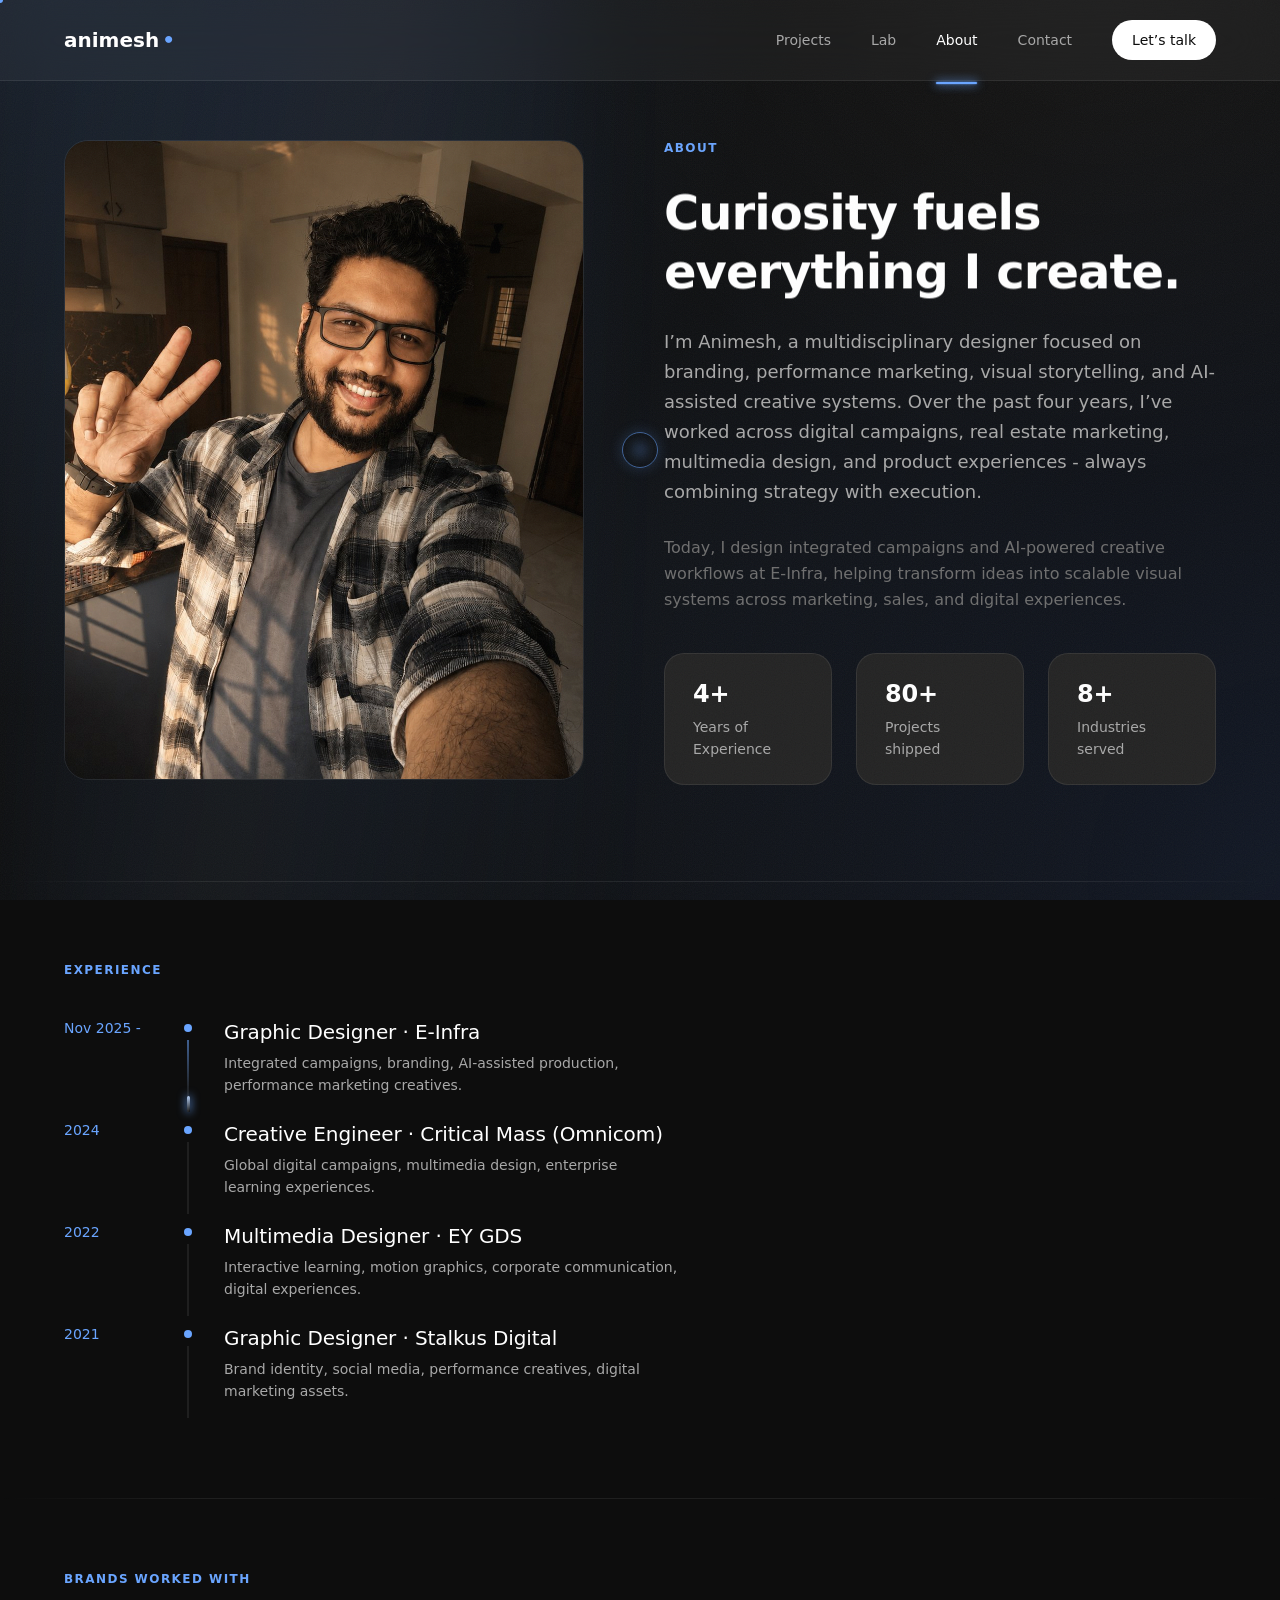
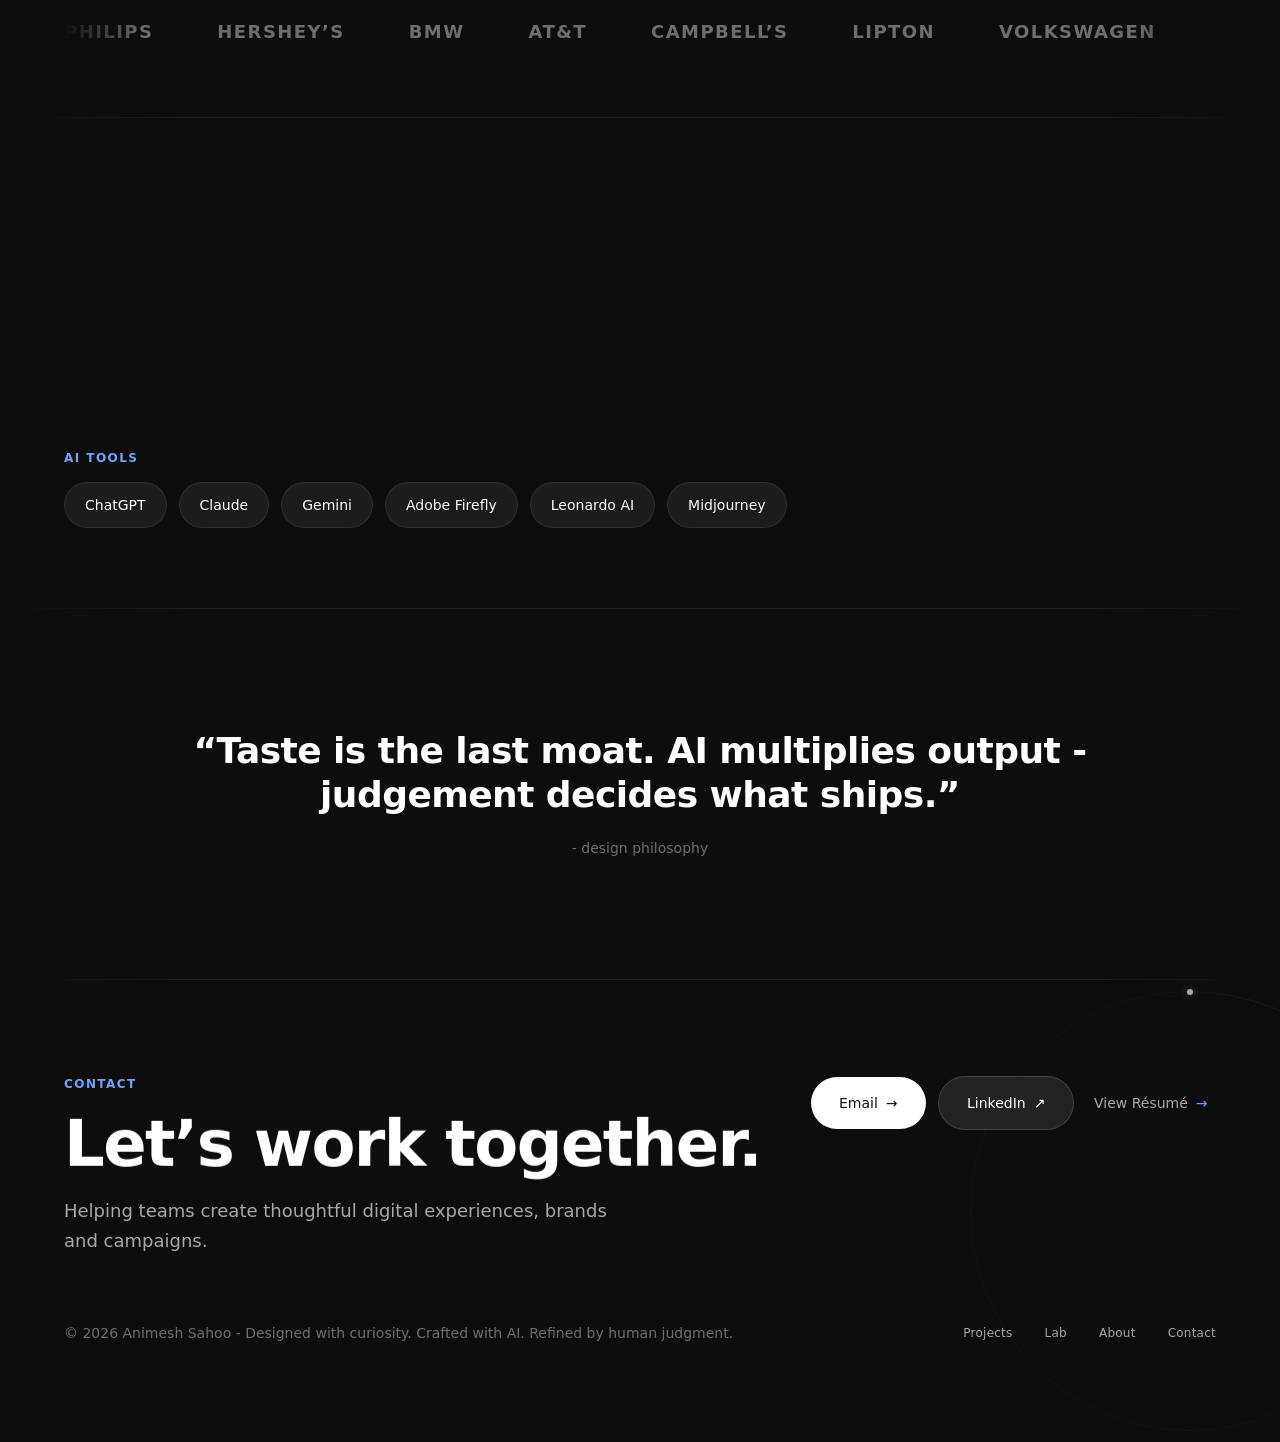
==== about.html @ 028a2e52 "Initial portfolio commit" ====
<!DOCTYPE html>
<html lang="en">
<head>
  <meta charset="UTF-8">
  <meta name="viewport" content="width=device-width, initial-scale=1.0">
  <meta name="description" content="About Animesh Sahoo - a multidisciplinary designer focused on branding, performance marketing, visual storytelling and AI-assisted creative systems.">
  <meta name="author" content="Animesh Sahoo">
  <meta name="theme-color" content="#0D0D0D">
  <title>About - Animesh Sahoo</title>

  <link rel="preconnect" href="https://rsms.me" crossorigin>
  <link rel="stylesheet" href="https://rsms.me/inter/inter.css">

  <link rel="stylesheet" href="css/tokens.css">
  <link rel="stylesheet" href="css/base.css">
  <link rel="stylesheet" href="css/components.css">
  <link rel="stylesheet" href="css/sections.css">
  <link rel="stylesheet" href="css/pages.css">
  <link rel="stylesheet" href="css/atmosphere.css">
</head>
<body data-loading>

  <div class="atmos" aria-hidden="true">
    <div class="atmos__ambient"></div>
    <div class="atmos__travel" id="travelLight"></div>
  </div>
  <div class="vignette" aria-hidden="true"></div>
  <div class="grain" aria-hidden="true"></div>

  <div class="preloader" id="preloader" aria-hidden="true">
    <div class="preloader__mark">animesh<span class="dot">•</span></div>
    <div class="preloader__bar"><span id="preloaderBar"></span></div>
  </div>

  <div class="cursor" id="cursor" aria-hidden="true">
    <div class="cursor__dot"></div>
    <div class="cursor__ring"></div>
    <div class="cursor__label" id="cursorLabel"></div>
  </div>
  <div class="scroll-progress" id="scrollProgress" aria-hidden="true"></div>

  <header class="nav" id="nav">
    <a class="nav__logo" href="index.html" data-magnetic>animesh<span class="dot">•</span></a>
    <div class="nav__right">
      <nav class="nav__links" aria-label="Primary">
        <a href="index.html#projects">Projects</a>
        <a href="creative-lab.html">Lab</a>
        <a href="about.html" class="is-active">About</a>
        <a href="contact.html">Contact</a>
      </nav>
      <a class="nav__cta" href="contact.html" data-magnetic>Let’s talk</a>
    </div>
    <button class="nav__toggle" id="navToggle" aria-label="Open menu" aria-expanded="false">
      <span></span><span></span>
    </button>
  </header>

  <div class="nav-drawer" id="navDrawer" aria-hidden="true">
    <nav aria-label="Mobile">
      <a href="index.html#projects">Projects</a>
      <a href="creative-lab.html">Lab</a>
      <a href="about.html">About</a>
      <a href="contact.html">Contact</a>
    </nav>
  </div>

  <main id="top">

    <!-- ABOUT - Figma 08 · About / Intro -->
    <section class="section about" id="about" aria-label="About Animesh">
      <div class="about__grid">
        <figure class="about__portrait reveal" data-reveal>
          <img src="assets/profile.jpg" alt="Portrait of Animesh Sahoo" loading="lazy" width="520" height="640">
        </figure>
        <div class="about__body">
          <p class="overline reveal" data-reveal>About</p>
          <h2 class="about__title" data-split>Curiosity fuels everything I create.</h2>
          <p class="about__lede reveal" data-reveal>I’m Animesh, a multidisciplinary designer focused on branding, performance marketing, visual storytelling, and AI-assisted creative systems. Over the past four years, I’ve worked across digital campaigns, real estate marketing, multimedia design, and product experiences - always combining strategy with execution.</p>
          <p class="about__sub reveal" data-reveal>Today, I design integrated campaigns and AI-powered creative workflows at E-Infra, helping transform ideas into scalable visual systems across marketing, sales, and digital experiences.</p>
          <div class="about__stats reveal" data-reveal>
            <div class="stat-card"><strong data-count="4" data-suffix="+">4+</strong><span>Years of Experience</span></div>
            <div class="stat-card"><strong data-count="80" data-suffix="+">80+</strong><span>Projects shipped</span></div>
            <div class="stat-card"><strong data-count="8" data-suffix="+">8+</strong><span>Industries served</span></div>
          </div>
        </div>
      </div>
    </section>

    <!-- EXPERIENCE - Figma About / Experience -->
    <section class="section experience" id="resume" aria-label="Experience">
      <p class="overline reveal" data-reveal>Experience</p>
      <ol class="timeline">
        <li class="timeline__item reveal" data-reveal>
          <span class="timeline__year">Nov 2025 -</span>
          <span class="timeline__marker" aria-hidden="true"><i></i></span>
          <div class="timeline__content">
            <h3>Graphic Designer · E-Infra</h3>
            <p>Integrated campaigns, branding, AI-assisted production, performance marketing creatives.</p>
          </div>
        </li>
        <li class="timeline__item reveal" data-reveal>
          <span class="timeline__year">2024</span>
          <span class="timeline__marker" aria-hidden="true"><i></i></span>
          <div class="timeline__content">
            <h3>Creative Engineer · Critical Mass (Omnicom)</h3>
            <p>Global digital campaigns, multimedia design, enterprise learning experiences.</p>
          </div>
        </li>
        <li class="timeline__item reveal" data-reveal>
          <span class="timeline__year">2022</span>
          <span class="timeline__marker" aria-hidden="true"><i></i></span>
          <div class="timeline__content">
            <h3>Multimedia Designer · EY GDS</h3>
            <p>Interactive learning, motion graphics, corporate communication, digital experiences.</p>
          </div>
        </li>
        <li class="timeline__item reveal" data-reveal>
          <span class="timeline__year">2021</span>
          <span class="timeline__marker" aria-hidden="true"><i></i></span>
          <div class="timeline__content">
            <h3>Graphic Designer · Stalkus Digital</h3>
            <p>Brand identity, social media, performance creatives, digital marketing assets.</p>
          </div>
        </li>
      </ol>
    </section>

    <!-- BRANDS - Figma About / Brands (now a seamless marquee) -->
    <section class="section brands" id="brands" aria-label="Brands worked with">
      <p class="overline reveal" data-reveal>Brands worked with</p>
      <div class="marquee reveal" data-reveal>
        <div class="marquee__track">
          <span>PHILIPS</span><span>HERSHEY’S</span><span>BMW</span><span>AT&amp;T</span><span>CAMPBELL’S</span>
          <span>LIPTON</span><span>VOLKSWAGEN</span><span>ATHLETA</span><span>HILTON</span>
        </div>
      </div>
    </section>

    <!-- TOOLKIT - Figma About / Toolkit -->
    <section class="section toolkit" aria-label="Skills and tools">
      <div class="toolkit__group reveal" data-reveal>
        <p class="overline">Skills</p>
        <ul class="chips"><li>Brand Identity</li><li>Creative Direction</li><li>Visual Design</li><li>Marketing Design</li><li>Design Systems</li></ul>
      </div>
      <div class="toolkit__group reveal" data-reveal>
        <p class="overline">Software</p>
        <ul class="chips"><li>Figma</li><li>Photoshop</li><li>Illustrator</li><li>After Effects</li><li>Premiere Pro</li></ul>
      </div>
      <div class="toolkit__group reveal" data-reveal>
        <p class="overline">AI Tools</p>
        <ul class="chips"><li>ChatGPT</li><li>Claude</li><li>Gemini</li><li>Adobe Firefly</li><li>Leonardo AI</li><li>Midjourney</li></ul>
      </div>
    </section>

    <!-- PHILOSOPHY - Figma About / Philosophy -->
    <section class="section philosophy" aria-label="Design philosophy">
      <blockquote class="reveal" data-reveal>
        <p> “Taste is the last moat. AI multiplies output - judgement decides what ships.” </p>
        <cite>- design philosophy</cite>
      </blockquote>
    </section>

  </main>

  <!-- FOOTER - Figma Footer component -->
  <footer class="site-footer">
    <div class="site-footer__cta">
      <div class="site-footer__cta-text">
        <p class="overline">Contact</p>
        <h2 class="site-footer__cta-title" data-split>Let’s work together.</h2>
        <p class="site-footer__cta-sub">Helping teams create thoughtful digital experiences, brands and campaigns.</p>
      </div>
      <div class="site-footer__actions">
        <a
  class="btn btn--primary"
  href="https://mail.google.com/mail/?view=cm&fs=1&to=animeshsahood6@gmail.com&su=Let's%20Connect"
  target="_blank"
  rel="noopener noreferrer"
  data-magnetic>
  Email <span class="btn__arrow">→</span>
</a>
        <a class="btn btn--secondary" href="https://www.linkedin.com/in/animeshsahoo/" target="_blank" rel="noopener noreferrer" data-magnetic>LinkedIn <span class="btn__arrow">↗</span></a>
        <a class="btn btn--ghost" href="assets/resume/AnimeshSahoo_Resume_2026.pdf" target="_blank" rel="noopener noreferrer" data-magnetic>View Résumé <span class="btn__arrow">→</span></a>
      </div>
    </div>
    <div class="site-footer__legal">
      <p>© 2026 Animesh Sahoo - Designed with curiosity. Crafted with AI. Refined by human judgment.</p>
      <nav class="site-footer__links" aria-label="Footer">
        <a href="index.html#projects">Projects</a>
        <a href="creative-lab.html">Lab</a>
        <a href="about.html">About</a>
        <a href="contact.html">Contact</a>
      </nav>
    </div>
  </footer>

  <script type="module" src="js/main.js"></script>
</body>
</html>
---- css/tokens.css ----
/* ============================================================
   TOKENS — mirrors the Figma "Tokens" variable collection.
   Values are the Figma values. Desktop (1440) is exact;
   the tablet override block maps to the Figma 834 frame.
   ============================================================ */
:root {
  /* Color — Figma variables, verbatim */
  --bg-primary: #0D0D0D;
  --bg-secondary: #161616;
  --bg-card: #1C1C1C;
  --bg-elevated: #232323;
  --text-primary: #FFFFFF;
  --text-secondary: #A8A8A8;
  --text-tertiary: #6E6E6E;
  --accent: #6AA5FF;
  --accent-deep: #3D7BFF;
  --accent-glow: rgba(106, 165, 255, 0.35);
  --border-subtle: rgba(255, 255, 255, 0.08);
  --border-strong: rgba(255, 255, 255, 0.14);
  --overlay-glass: rgba(255, 255, 255, 0.04);

  /* Space — 8pt system (space/1 … space/20) */
  --s-1: 8px;  --s-2: 16px; --s-3: 24px; --s-4: 32px;
  --s-5: 40px; --s-6: 48px; --s-8: 64px; --s-10: 80px;
  --s-12: 96px; --s-15: 120px; --s-20: 160px;

  /* Radius (radius/sm … radius/pill) */
  --r-sm: 12px; --r-md: 20px; --r-lg: 24px; --r-xl: 28px; --r-pill: 999px;

  /* Type — Figma text styles, exact */
  --font: 'Inter', 'Inter var', system-ui, -apple-system, sans-serif;
  --fs-display-xl: 88px;  --lh-display-xl: 96px;   /* Display/XL  −3%  */
  --fs-display-l: 64px;   --lh-display-l: 72px;    /* Display/L   −2.5% */
  --fs-h1: 48px;          --lh-h1: 56px;           /* Heading/H1  −2%  */
  --fs-h2: 36px;          --lh-h2: 44px;           /* Heading/H2  −1.5% */
  --fs-h3: 24px;          --lh-h3: 32px;           /* Heading/H3  −1%  */
  --fs-title: 20px;       --lh-title: 28px;        /* Title/M     −0.5% */
  --fs-body-l: 18px;      --lh-body-l: 30px;       /* Body/L */
  --fs-body: 16px;        --lh-body: 26px;         /* Body/M */
  --fs-body-s: 14px;      --lh-body-s: 22px;       /* Body/S */
  --fs-label: 14px;       --lh-label: 20px;        /* Label/M (Medium) */
  --fs-label-s: 12px;     --lh-label-s: 16px;      /* Label/S (+2%) */
  /* Overline: 12/16 Semi Bold, +12%, uppercase */

  /* Motion — enhancement layer only; never composition */
  --ease-out: cubic-bezier(0.16, 1, 0.3, 1);
  --ease-spring: cubic-bezier(0.34, 1.4, 0.44, 1);
  --ease-inout: cubic-bezier(0.65, 0, 0.35, 1);
  --t-fast: 200ms;
  --t-med: 450ms;
  --t-slow: 700ms;
  --t-cine: 1000ms;
  --stagger: 70ms;

  /* Layout — 1440 frame: 64px margins, 1312 content */
  --page-max: 1312px;
  --page-pad: 64px;

  /* Elevation — Figma effect styles */
  --shadow-card: 0 12px 40px -8px rgba(0, 0, 0, 0.45);       /* Elevation/Card  */
  --shadow-hover: 0 24px 64px -12px rgba(0, 0, 0, 0.55);     /* Elevation/Hover */
  --glow-accent: 0 0 80px var(--accent-glow);                /* Glow/Accent     */

  /* Glass — nav recipe: overlay-glass fill + 24px background blur */
  --glass-bg: var(--overlay-glass);
  --glass-blur: blur(24px);
  --glass-border: var(--border-subtle);
}

/* Tablet — maps to the Figma 834 frame (40px margins, Display/L name) */
@media (max-width: 880px) {
  :root {
    --page-pad: 40px;
    --fs-display-xl: 64px; --lh-display-xl: 72px;
    --fs-display-l: 48px;  --lh-display-l: 56px;
    --fs-h1: 40px;         --lh-h1: 48px;
    --fs-h2: 32px;         --lh-h2: 40px;
  }
}

/* Small screens — proportional continuation of the tablet scale */
@media (max-width: 480px) {
  :root {
    --page-pad: 20px;
    --fs-display-xl: 44px; --lh-display-xl: 52px;
    --fs-display-l: 36px;  --lh-display-l: 44px;
    --fs-h1: 32px;         --lh-h1: 40px;
    --fs-h2: 28px;         --lh-h2: 36px;
    --fs-h3: 22px;         --lh-h3: 30px;
  }
}
---- css/base.css ----
/* ============================================================
   BASE — reset, typography, preloader, reveal system, cursor.
   Visual composition comes from the Figma; this file carries
   only the foundations and the motion/interaction layer.
   ============================================================ */
*, *::before, *::after { box-sizing: border-box; margin: 0; padding: 0; }

html {
  scroll-behavior: smooth;
  scroll-padding-top: 96px;
}

body {
  font-family: var(--font);
  font-size: var(--fs-body);
  line-height: var(--lh-body);
  color: var(--text-primary);
  background: var(--bg-primary);
  -webkit-font-smoothing: antialiased;
  text-rendering: optimizeLegibility;
  overflow-x: hidden;
}

img { display: block; max-width: 100%; height: auto; }
a { color: inherit; text-decoration: none; }
ul, ol { list-style: none; }
button { font: inherit; color: inherit; background: none; border: 0; cursor: pointer; }

::selection { background: var(--accent); color: #0D0D0D; }

/* Typography ------------------------------------------------- */
h1, h2, h3 { font-weight: 600; text-wrap: balance; }
p { text-wrap: pretty; }

/* Overline — Figma: 12/16 Semi Bold, +12%, uppercase */
.overline {
  font-size: var(--fs-label-s);
  line-height: var(--lh-label-s);
  font-weight: 600;
  letter-spacing: 0.12em;
  text-transform: uppercase;
  color: var(--accent);
}

.visually-hidden {
  position: absolute !important;
  width: 1px; height: 1px;
  clip-path: inset(50%);
  overflow: hidden; white-space: nowrap;
}

/* Focus ------------------------------------------------------- */
:focus-visible {
  outline: 2px solid var(--accent);
  outline-offset: 3px;
  border-radius: 4px;
}

/* Scroll progress hairline ------------------------------------- */
.scroll-progress {
  position: fixed; top: 0; left: 0;
  width: 100%; height: 2px;
  z-index: 1500;
  background: linear-gradient(90deg, var(--accent-deep), var(--accent));
  transform-origin: 0 50%;
  transform: scaleX(0);
  pointer-events: none;
}

/* Preloader ----------------------------------------------------- */
.preloader {
  position: fixed; inset: 0;
  z-index: 3000;
  display: grid; place-content: center; gap: 20px;
  background: var(--bg-primary);
  transition: opacity 600ms var(--ease-inout), visibility 600ms;
}
.preloader__mark {
  font-size: 20px; line-height: 28px;
  font-weight: 600;
}
.preloader__bar {
  width: 160px; height: 2px;
  background: var(--border-subtle);
  border-radius: var(--r-pill);
  overflow: hidden;
}
.preloader__bar span {
  display: block; width: 100%; height: 100%;
  background: var(--accent);
  transform-origin: 0 50%;
  transform: scaleX(0);
  transition: transform 300ms var(--ease-out);
}
body.is-loaded .preloader { opacity: 0; visibility: hidden; }

/* Reveal system -------------------------------------------------- */
.reveal {
  opacity: 0;
  transform: translateY(36px);
  filter: blur(6px);
  transition:
    opacity var(--t-slow) var(--ease-out),
    transform var(--t-slow) var(--ease-out),
    filter var(--t-slow) var(--ease-out);
  transition-delay: var(--reveal-delay, 0ms);
  will-change: opacity, transform, filter;
}
.reveal.is-in {
  opacity: 1;
  transform: none;
  filter: blur(0);
}

/* Split-line headline reveal */
[data-split] .split-line {
  display: block;
  overflow: hidden;
  padding-block: 0.06em;
  margin-block: -0.06em;
}
[data-split] .split-line > span {
  display: block;
  transform: translateY(110%);
  transition: transform 900ms var(--ease-out);
  transition-delay: calc(var(--line-i, 0) * 90ms + var(--reveal-delay, 0ms));
  will-change: transform;
}
[data-split].is-in .split-line > span { transform: translateY(0); }

/* Custom cursor --------------------------------------------------- */
.cursor { position: fixed; top: 0; left: 0; z-index: 4000; pointer-events: none; }
.cursor__dot, .cursor__ring, .cursor__label, .cursor__glow { position: fixed; top: 0; left: 0; }
.cursor__dot {
  width: 6px; height: 6px;
  margin: -3px 0 0 -3px;
  border-radius: 50%;
  background: var(--accent);
}
.cursor__glow {
  width: 26px; height: 26px;
  margin: -13px 0 0 -13px;
  border-radius: 50%;
  background: radial-gradient(circle, rgba(106, 165, 255, 0.28), transparent 68%);
  filter: blur(4px);
}
.cursor__ring {
  width: 36px; height: 36px;
  margin: -18px 0 0 -18px;
  border-radius: 50%;
  border: 1px solid rgba(106, 165, 255, 0.55);
  box-shadow: 0 0 14px rgba(106, 165, 255, 0.22);
  transition: transform var(--t-med) var(--ease-spring),
              width var(--t-med) var(--ease-spring),
              height var(--t-med) var(--ease-spring),
              margin var(--t-med) var(--ease-spring),
              border-radius var(--t-med) var(--ease-out),
              opacity var(--t-med) var(--ease-out),
              border-color var(--t-med) var(--ease-out),
              background-color var(--t-med) var(--ease-out);
}
.cursor__label {
  margin: -9px 0 0 -18px;
  font-size: 10px; font-weight: 600; letter-spacing: 0.1em;
  text-transform: uppercase;
  color: #0D0D0D;
  opacity: 0;
  transition: opacity var(--t-fast) var(--ease-out);
  white-space: nowrap;
  transform: translate(-30%, 0);
}
.cursor.is-hover .cursor__ring {
    transform: scale(1.6);
    border-color: var(--accent);
    background: rgba(106, 165, 255, 0.08);
}
.cursor.is-view .cursor__ring,
.cursor.is-external .cursor__ring {
  transform: scale(2.6);
  background: var(--accent);
  border-color: var(--accent);
}
.cursor.is-external .cursor__ring { transform: scale(1.9); }
.cursor.is-view .cursor__label,
.cursor.is-external .cursor__label { opacity: 1; }
.cursor.is-text .cursor__ring {
  width: 3px; height: 26px;
  margin: -13px 0 0 -1.5px;
  border-radius: 2px;
  background: var(--text-secondary);
  border-color: transparent;
}
.cursor.is-text .cursor__dot { opacity: 0; }
.cursor.is-down .cursor__ring { transform: scale(0.85); }
.cursor.is-view.is-down .cursor__ring { transform: scale(2.2); }
.cursor.is-loading .cursor__ring {
  border-color: var(--accent);
  border-top-color: transparent;
  animation: cursor-spin 900ms linear infinite;
}
@keyframes cursor-spin { to { rotate: 360deg; } }
@media (hover: none), (pointer: coarse) { .cursor { display: none; } }

/* Reduced motion --------------------------------------------------- */
@media (prefers-reduced-motion: reduce) {
  html { scroll-behavior: auto; }
  *, *::before, *::after {
    animation-duration: 0.001s !important;
    animation-iteration-count: 1 !important;
    transition-duration: 0.001s !important;
  }
  .reveal, [data-split] .split-line > span { opacity: 1; transform: none; filter: none; }
  .cursor { display: none; }
}
---- css/components.css ----
/* ============================================================
   COMPONENTS — transcribed from the Figma component library:
   Navigation · Button (Primary/Secondary/Ghost) · Tag ·
   Skill Chip · Project Card · Project Overlay (adaptation of
   the case-study pages) · Nav drawer
   ============================================================ */

/* NAV — Figma Navigation: px 64 py 20, glass, bottom hairline --- */
.nav {
  position: fixed; top: 0; left: 0; right: 0;
  z-index: 1000;
  display: flex; align-items: center; justify-content: space-between;
  padding: 20px var(--page-pad);
  background: var(--glass-bg);
  -webkit-backdrop-filter: var(--glass-blur);
  backdrop-filter: var(--glass-blur);
  border-bottom: 1px solid var(--border-subtle);
  transform: translateY(0);
  transition: transform var(--t-med) var(--ease-out), background var(--t-med) var(--ease-out);
}
.nav.is-hidden { transform: translateY(-100%); }
.nav.is-scrolled { background: rgba(13, 13, 13, 0.72); }
.nav__logo {
  display: inline-flex; align-items: center; gap: 3px;    /* Logo: gap 3 */
  font-size: 20px; line-height: 28px;
  font-weight: 600;
}
.nav__logo .dot, .preloader__mark .dot { color: var(--accent); }
.nav__right { display: flex; align-items: center; gap: 40px; }  /* Links: itemSpacing 40 */
.nav__links { display: flex; align-items: center; gap: 40px; }
.nav__links a {
  position: relative;
  font-size: var(--fs-label); line-height: var(--lh-label);
  font-weight: 500;
  color: var(--text-secondary);
  transition: color var(--t-fast) var(--ease-out);
}
.nav__links a::after { content: none; }   /* replaced by the shared sliding indicator */
.nav__links a:hover, .nav__links a.is-active { color: var(--text-primary); }
/* one indicator that springs between the active / hovered link */
.nav__indicator {
  position: absolute; left: 0; bottom: -4px;
  height: 2px; width: 0;
  border-radius: 2px;
  background: var(--accent);
  box-shadow: 0 0 10px 1px rgba(106, 165, 255, 0.7),
              0 0 2px rgba(106, 165, 255, 0.9);
  opacity: 0;
  pointer-events: none;
  will-change: transform, width;
  transition: transform 520ms var(--ease-spring),
              width 520ms var(--ease-spring),
              opacity 260ms var(--ease-out);
}
/* nav-cta: white pill, px 20 py 10 */
.nav__cta {
  display: inline-flex; align-items: center;
  padding: 10px 20px;
  border-radius: var(--r-pill);
  background: var(--text-primary);
  color: #0D0D0D;
  font-size: var(--fs-label); line-height: var(--lh-label);
  font-weight: 500;
  transition: transform var(--t-med) var(--ease-spring), box-shadow var(--t-med) var(--ease-out);
}
.nav__cta:hover { box-shadow: 0 0 40px -6px rgba(255, 255, 255, 0.22); }
.nav__cta:active { scale: 0.96; }
.nav__toggle { display: none; }

.nav-drawer {
  position: fixed; inset: 0; z-index: 990;
  display: grid; place-content: center;
  background: rgba(13, 13, 13, 0.92);
  -webkit-backdrop-filter: var(--glass-blur);
  backdrop-filter: var(--glass-blur);
  opacity: 0; visibility: hidden;
  transition: opacity var(--t-med) var(--ease-inout), visibility var(--t-med);
}
.nav-drawer nav { display: grid; gap: 24px; text-align: center; }
.nav-drawer a {
  font-size: var(--fs-h2); line-height: var(--lh-h2);
  font-weight: 600; letter-spacing: -0.015em;
  color: var(--text-secondary);
  opacity: 0; transform: translateY(24px);
  transition: opacity var(--t-med) var(--ease-out), transform var(--t-med) var(--ease-out), color var(--t-fast);
}
.nav-drawer a:hover { color: var(--text-primary); }
.nav-drawer.is-open { opacity: 1; visibility: visible; }
.nav-drawer.is-open a { opacity: 1; transform: none; }
.nav-drawer.is-open a:nth-child(1) { transition-delay: 60ms; }
.nav-drawer.is-open a:nth-child(2) { transition-delay: 120ms; }
.nav-drawer.is-open a:nth-child(3) { transition-delay: 180ms; }
.nav-drawer.is-open a:nth-child(4) { transition-delay: 240ms; }

@media (max-width: 880px) {
  .nav__right { display: none; }
  .nav__toggle {
    display: grid; gap: 6px;
    padding: 10px;
  }
  .nav__toggle span {
    width: 22px; height: 1.5px;
    background: var(--text-primary);
    transition: transform var(--t-med) var(--ease-spring);
  }
  .nav__toggle[aria-expanded="true"] span:first-child { transform: translateY(3.75px) rotate(45deg); }
  .nav__toggle[aria-expanded="true"] span:last-child { transform: translateY(-3.75px) rotate(-45deg); }
}

/* BUTTONS — Figma Button set: px 28 py 16, pill, gap 8 ---------- */
.btn {
  position: relative;
  display: inline-flex; align-items: center; gap: 8px;
  padding: 16px 28px;
  border-radius: var(--r-pill);
  font-size: var(--fs-label); line-height: var(--lh-label);
  font-weight: 500;
  overflow: hidden;
  transition: transform var(--t-med) var(--ease-spring),
              translate 500ms var(--ease-spring),
              scale var(--t-fast) var(--ease-spring),
              background var(--t-fast) var(--ease-out),
              border-color var(--t-fast) var(--ease-out),
              box-shadow 600ms var(--ease-out);
  will-change: transform;
}
/* hover lift lives on `translate` so it composes with the
   magnetic effect (which writes `transform` inline) */
.btn:hover { translate: 0 -3px; }
.btn--ghost:hover { translate: 0 -2px; }
.btn:active { scale: 0.96; translate: 0 -1px; }
.btn__arrow { transition: transform var(--t-med) var(--ease-spring); }
.btn:hover .btn__arrow { transform: translateX(4px); }
.btn--primary::after, .btn--secondary::after {
  content: "";
  position: absolute; top: 0; bottom: 0;
  left: -60%; width: 40%;
  background: linear-gradient(100deg, transparent, rgba(255, 255, 255, 0.22), transparent);
  transform: skewX(-18deg);
  transition: left 700ms var(--ease-out);
  pointer-events: none;
}
.btn--primary:hover::after, .btn--secondary:hover::after { left: 130%; }
.btn--primary { background: var(--text-primary); color: #0D0D0D; }
.btn--primary:hover {
  box-shadow: 0 0 44px -6px rgba(255, 255, 255, 0.26),
              0 14px 32px -14px rgba(0, 0, 0, 0.6);
}
.btn--secondary { background: var(--bg-elevated); border: 1px solid var(--border-strong); }
.btn--secondary:hover {
  border-color: rgba(106, 165, 255, 0.5);
  box-shadow: 0 0 48px -12px rgba(106, 165, 255, 0.3),
              0 14px 32px -14px rgba(0, 0, 0, 0.6);
}
.btn--ghost { padding-inline: 8px; color: var(--text-secondary); }   /* Ghost: px 8 */
.btn--ghost:hover { color: var(--text-primary); }
.btn--ghost .btn__arrow { color: var(--accent); }

/* BRANDS MARQUEE — seamless slow scroll (landing + about) -------- */
.brands-strip {
  position: relative;
  max-width: 100%;
  padding: 44px 0;
}
.brands-strip::before, .brands-strip::after {
  content: "";
  position: absolute; left: var(--page-pad); right: var(--page-pad); height: 1px;
  background: linear-gradient(90deg, transparent, var(--border-subtle) 20%, var(--border-subtle) 80%, transparent);
}
.brands-strip::before { top: 0; }
.brands-strip::after { bottom: 0; }
.marquee {
  display: flex; width: 100%; overflow: hidden;
  -webkit-mask: linear-gradient(90deg, transparent, #000 7%, #000 93%, transparent);
          mask: linear-gradient(90deg, transparent, #000 7%, #000 93%, transparent);
}
.marquee__track {
  display: flex; flex: 0 0 auto; align-items: center;
  gap: 64px; padding-right: 64px;
  animation: marquee-scroll 46s linear infinite;
  will-change: transform;
}
.marquee:hover .marquee__track { animation-play-state: paused; }
.marquee__track span {
  white-space: nowrap;
  font-size: 18px; font-weight: 600; letter-spacing: 0.08em;
  color: var(--text-tertiary);
  transition: color var(--t-med) var(--ease-out);
}
.marquee__track span:hover { color: var(--text-secondary); }
@keyframes marquee-scroll { to { transform: translateX(-100%); } }
@media (prefers-reduced-motion: reduce) {
  .marquee__track { animation: none; }
}

/* TAG — Figma Tag: px 12 py 6, glass pill, Label/S -------------- */
.tag {
  display: inline-flex; align-items: center;
  padding: 6px 12px;
  border-radius: var(--r-pill);
  background: var(--overlay-glass);
  border: 1px solid var(--border-subtle);
  font-size: var(--fs-label-s); line-height: var(--lh-label-s);
  font-weight: 500; letter-spacing: 0.02em;
  color: var(--text-secondary);
}

/* CHIPS — Figma Skill Chip: px 20 py 12, card pill, Label/M ------ */
.chips { display: flex; flex-wrap: wrap; gap: 12px; }
.chips li {
  padding: 12px 20px;
  border-radius: var(--r-pill);
  background: var(--bg-card);
  border: 1px solid var(--border-subtle);
  font-size: var(--fs-label); line-height: var(--lh-label);
  font-weight: 500;
  transition: transform var(--t-fast) var(--ease-spring), border-color var(--t-fast) var(--ease-out);
}
.chips li:hover { transform: translateY(-2px); border-color: var(--border-strong); }

/* PROJECT CARDS — Figma Project Card: 640w · media 340 · r24 ----- */
.work-grid {
  display: grid;
  grid-template-columns: repeat(2, 1fr);
  gap: 32px;                                              /* grid gap 32 */
}
@media (max-width: 880px) { .work-grid { grid-template-columns: 1fr; } }

.work-card {
  position: relative;
  --mx: 50%; --my: 50%;                                   /* cursor position */
  border-radius: var(--r-lg);
  background: var(--bg-card);
  border: 1px solid var(--border-subtle);
  overflow: hidden;
  cursor: pointer;
  box-shadow: var(--shadow-card);
  transition: transform 380ms var(--ease-out),
              border-color 380ms var(--ease-out),
              box-shadow 380ms var(--ease-out);
}
.work-card:hover {
  transform: translateY(-4px);
  border-color: rgba(106, 165, 255, 0.3);
  box-shadow: var(--shadow-hover),
              0 0 0 1px rgba(106, 165, 255, 0.14),
              0 18px 60px -22px rgba(106, 165, 255, 0.35);   /* blue edge glow */
}
/* cursor-reactive radial highlight — follows the pointer across the card */
.work-card__spot {
  position: absolute; inset: 0; z-index: 3;
  border-radius: inherit;
  pointer-events: none;
  opacity: 0;
  transition: opacity 380ms var(--ease-out);
  background: radial-gradient(260px circle at var(--mx) var(--my),
              rgba(106, 165, 255, 0.16), transparent 62%);
}
.work-card:hover .work-card__spot { opacity: 1; }
/* thin animated accent border that slowly rotates on hover */
.work-card::after {
  content: "";
  position: absolute; inset: 0; z-index: 4;
  border-radius: inherit;
  padding: 1px;
  background: conic-gradient(from var(--card-angle, 0deg),
              transparent 0deg,
              rgba(106, 165, 255, 0.55) 40deg,
              transparent 120deg,
              transparent 360deg);
  -webkit-mask: linear-gradient(#000 0 0) content-box, linear-gradient(#000 0 0);
          mask: linear-gradient(#000 0 0) content-box, linear-gradient(#000 0 0);
  -webkit-mask-composite: xor; mask-composite: exclude;
  opacity: 0;
  transition: opacity 380ms var(--ease-out);
  pointer-events: none;
}
.work-card:hover::after {
  opacity: 1;
  animation: card-border-spin 4.5s linear infinite;
}
@property --card-angle { syntax: "<angle>"; initial-value: 0deg; inherits: false; }
@keyframes card-border-spin { to { --card-angle: 360deg; } }
.work-card__media {
  position: relative;
  aspect-ratio: 640 / 340;                                /* media height 340 @ 640 */
  overflow: hidden;
  background: var(--bg-secondary);
}
.work-card__media .cover {
  position: absolute; inset: 0;
  background-size: cover;
  background-position: center top;
  transform: scale(1.04);
  transition: transform 1200ms var(--ease-out);
  will-change: transform;
}
.work-card:hover .work-card__media .cover { transform: scale(1.1) translateY(-1.5%); }
.work-card__media::after {
  content: "";
  position: absolute; inset: 0;
  background: linear-gradient(180deg, transparent 55%, rgba(13, 13, 13, 0.55));
  opacity: 0;
  transition: opacity var(--t-slow) var(--ease-out);
}
.work-card:hover .work-card__media::after { opacity: 1; }
.work-card__media::before {
  content: "";
  position: absolute; top: -20%; bottom: -20%;
  left: -75%; width: 55%;
  z-index: 2;
  background: linear-gradient(100deg, transparent, rgba(255, 255, 255, 0.07), transparent);
  transform: skewX(-16deg);
  transition: left 1100ms var(--ease-out);
  pointer-events: none;
}
.work-card:hover .work-card__media::before { left: 140%; }

/* content: pl/pr 32, pt 28, pb 32, gap 14 */
.work-card__body {
  display: grid; gap: 14px;
  padding: 28px 32px 32px;
}
.work-card__meta { display: flex; justify-content: space-between; align-items: center; }
.work-card__arrow {
  font-size: var(--fs-h3); line-height: 1;
  transition: transform var(--t-med) var(--ease-spring), color var(--t-fast);
}
.work-card:hover .work-card__arrow { transform: translateX(6px); color: var(--accent); }
.work-card h3 {
  font-size: var(--fs-h3); line-height: var(--lh-h3);
  letter-spacing: -0.01em;
}
.work-card p {
  color: var(--text-secondary);
  font-size: var(--fs-body-s); line-height: var(--lh-body-s);
}
.cover--fallback {
  display: grid; place-content: center;
  color: var(--text-tertiary);
  font-size: var(--fs-label-s);
  letter-spacing: 0.1em; text-transform: uppercase;
}

/* PROJECT OVERLAY — adaptation of the Figma case-study pages ----- */
.project-overlay {
  position: fixed; inset: 0; z-index: 2500;
  visibility: hidden;
}
.project-overlay.is-open { visibility: visible; }
.project-overlay__backdrop {
  position: absolute; inset: 0;
  background: rgba(13, 13, 13, 0.7);
  -webkit-backdrop-filter: blur(12px);
  backdrop-filter: blur(12px);
  opacity: 0;
  transition: opacity var(--t-med) var(--ease-inout);
}
.project-overlay.is-open .project-overlay__backdrop { opacity: 1; }
.project-overlay__panel {
  position: absolute;
  inset: clamp(8px, 2.5vh, 32px) clamp(8px, 4vw, 64px);
  border-radius: var(--r-xl);
  background: var(--bg-secondary);
  border: 1px solid var(--border-strong);
  overflow: hidden;
  transform: translateY(6vh) scale(0.96);
  opacity: 0;
  transition: transform var(--t-slow) var(--ease-out), opacity var(--t-med) var(--ease-out);
  will-change: transform, opacity;
}
.project-overlay.is-open .project-overlay__panel { transform: none; opacity: 1; }
.project-overlay__close {
  position: absolute; top: 20px; right: 20px; z-index: 5;
  width: 44px; height: 44px;
  display: grid; place-content: center;
  border-radius: 50%;
  background: rgba(13, 13, 13, 0.6);
  border: 1px solid var(--border-strong);
  -webkit-backdrop-filter: blur(12px);
  backdrop-filter: blur(12px);
  transition: transform var(--t-fast) var(--ease-spring), border-color var(--t-fast);
}
.project-overlay__close:hover { transform: rotate(90deg); border-color: var(--accent); }
.project-overlay__scroll {
  height: 100%;
  overflow-y: auto;
  overscroll-behavior: contain;
  scrollbar-width: thin;
  scrollbar-color: var(--bg-elevated) transparent;
}

.p-hero {
  position: relative;
  min-height: 46vh;
  display: flex; align-items: flex-end;
  padding: var(--s-8);
  background: var(--bg-primary);
  overflow: hidden;
}
.p-hero .cover {
  position: absolute; inset: 0;
  background-size: cover; background-position: center top;
  transform: scale(1.06);
  animation: p-hero-in 1400ms var(--ease-out) forwards;
}
@keyframes p-hero-in { to { transform: scale(1); } }
.p-hero::after {
  content: "";
  position: absolute; inset: 0;
  background: linear-gradient(180deg, rgba(13, 13, 13, 0.1), rgba(13, 13, 13, 0.82));
}
.p-hero__text { position: relative; z-index: 2; display: grid; gap: 12px; justify-items: start; }
.p-hero__text h2 {
  font-size: var(--fs-h1); line-height: var(--lh-h1);
  letter-spacing: -0.02em;
}
.p-hero__text .lede {
  max-width: 62ch;
  color: var(--text-secondary);
  font-size: var(--fs-body-l); line-height: var(--lh-body-l);
}

.p-meta {
  position: sticky; top: 0; z-index: 4;
  display: grid;
  grid-template-columns: repeat(auto-fit, minmax(180px, 1fr));
  gap: var(--s-3);
  padding: var(--s-4) var(--s-8);
  border-bottom: 1px solid var(--border-subtle);
  background: rgba(22, 22, 22, 0.78);
  -webkit-backdrop-filter: var(--glass-blur);
  backdrop-filter: var(--glass-blur);
}
.p-meta div { display: grid; gap: 4px; }
.p-meta dt {
  font-size: var(--fs-label-s); font-weight: 600;
  letter-spacing: 0.12em; text-transform: uppercase;
  color: var(--text-tertiary);
}
.p-meta dd { font-size: var(--fs-body-s); color: var(--text-primary); }

.p-process {
  display: grid;
  grid-template-columns: repeat(4, 1fr);
  gap: var(--s-4);
  padding: var(--s-6) var(--s-8) 0;
}
@media (max-width: 1100px) { .p-process { grid-template-columns: repeat(2, 1fr); } }
@media (max-width: 560px) { .p-process { grid-template-columns: 1fr; } }
.p-process div {
  display: grid; gap: 8px; align-content: start;
  padding-left: var(--s-2);
  border-left: 2px solid var(--border-subtle);
  transition: border-color var(--t-slow) var(--ease-out);
}
.p-process div:hover { border-color: var(--accent); }
.p-process dt {
  font-size: var(--fs-label-s); font-weight: 600;
  letter-spacing: 0.12em; text-transform: uppercase;
  color: var(--accent);
}
.p-process dd {
  font-size: var(--fs-body-s); line-height: var(--lh-body-s);
  color: var(--text-secondary);
}

.p-blocks { padding: var(--s-8) var(--s-8) var(--s-10); display: grid; gap: var(--s-6); }
.p-block { display: grid; gap: 10px; border-top: 1px solid var(--border-subtle); padding-top: var(--s-5); }
.p-block:first-child { border-top: 0; padding-top: 0; }
.p-block h3 {
  font-size: var(--fs-h3); line-height: var(--lh-h3);
  letter-spacing: -0.01em;
}
.p-block p {
  color: var(--text-secondary);
  font-size: var(--fs-body); line-height: var(--lh-body);
  max-width: 72ch;
}
.project-overlay.is-open .p-block,
.project-overlay.is-open .p-process div {
  animation: p-in 800ms var(--ease-out) both;
  animation-delay: calc(var(--i, 0) * 90ms + 250ms);
}
@keyframes p-in {
  from { opacity: 0; transform: translateY(28px); filter: blur(4px); }
  to { opacity: 1; transform: none; filter: none; }
}
@media (prefers-reduced-motion: reduce) {
  .project-overlay.is-open .p-block,
  .project-overlay.is-open .p-process div { animation: none; }
}

.p-next {
  width: calc(100% - 2 * var(--s-8));
  text-align: left;
  margin: 0 var(--s-8) var(--s-8);
  padding: var(--s-5);
  border-radius: var(--r-md);
  background: var(--bg-card);
  border: 1px solid var(--border-subtle);
  display: flex; justify-content: space-between; align-items: center; gap: var(--s-3);
  cursor: pointer;
  transition: border-color var(--t-fast) var(--ease-out), transform var(--t-med) var(--ease-spring);
}
.p-next:hover { border-color: var(--accent); transform: translateY(-2px); }
.p-next .overline { color: var(--text-tertiary); }
.p-next strong { font-size: var(--fs-h3); font-weight: 600; }
.p-next .work-card__arrow { color: var(--accent); }

@media (max-width: 720px) {
  .p-hero, .p-blocks { padding-inline: var(--s-3); }
  .p-meta, .p-process { padding-inline: var(--s-3); }
  .p-meta { position: static; }
  .p-next { margin-inline: var(--s-3); width: calc(100% - 2 * var(--s-3)); }
  .project-overlay__panel { inset: 8px; }
}

/* When the custom cursor is live, the native one steps aside */
body.has-cursor, body.has-cursor * { cursor: none !important; }
---- css/sections.css ----
/* ============================================================
   SECTIONS — measurements transcribed from the Figma frames.
   Landing (hero · work · skills) → About (intro · experience ·
   brands · toolkit · philosophy) → Contact (CTA · bottom bar).
   ============================================================ */

.section {
  max-width: calc(var(--page-max) + 2 * var(--page-pad));
  margin-inline: auto;
  padding-inline: var(--page-pad);
}
.section__head { display: grid; gap: 20px; }             /* Section Header: itemSpacing 20 */
.section__title {
  font-size: var(--fs-h2); line-height: var(--lh-h2);
  letter-spacing: -0.015em;
}
.section__desc {
  color: var(--text-secondary);
  font-size: var(--fs-body-l); line-height: var(--lh-body-l);
  max-width: 640px;                                       /* desc fixed width 640 */
}

/* HERO — refined composition (user-directed, 2026-07-19):
   the whole content block sits at the visual center of the
   viewport — and therefore at the center of the orbit — instead
   of hanging below a fixed top padding. Type rhythm is tuned
   per relationship rather than a uniform 28px gap. ------------- */
.hero {
  position: relative;
  display: grid;
  justify-items: center;
  align-content: center;
  gap: 0;
  text-align: center;
  max-width: calc(var(--page-max) + 2 * var(--page-pad));
  margin-inline: auto;
  min-height: 100vh;
  min-height: 100svh;
  padding: 96px var(--page-pad) 72px;
  overflow: visible;
}
/* type rhythm: eyebrow↔heading tight · heading↔tagline moderate ·
   tagline↔intro breathing · intro↔CTAs connected but distinct */
.hero__title { margin-top: 18px; }
.hero__tagline { margin-top: 26px; }
.hero__intro { margin-top: 20px; }
/* Glow: ellipse 1000×480, accent 14%, layer blur 200, y −80 */
.hero__glow {
  position: absolute;
  left: 50%; top: 44%;
  width: 600px; height: 300px;
  margin-top: -150px;                /* centre the light behind the title */
  max-width: 86vw;
  transform: translateX(-50%);
  /* layered ambient light rather than one visible ellipse: brightest
     at the centre (behind the title), fading softly outward */
  background:
    radial-gradient(closest-side, rgba(106, 165, 255, 0.075), transparent 80%),
    radial-gradient(42% 52% at 40% 40%, rgba(130, 182, 255, 0.045), transparent 72%),
    radial-gradient(44% 55% at 64% 62%, rgba(61, 123, 255, 0.040), transparent 74%);
  filter: blur(45px);
  pointer-events: none;
  will-change: transform, opacity;
}
.hero > * { position: relative; }
.hero__title {
  font-size: var(--fs-display-xl); line-height: var(--lh-display-xl);
  letter-spacing: -0.03em;
  font-weight: 600;
}
.hero__tagline {
  font-size: var(--fs-body-l); line-height: var(--lh-body-l);
  color: var(--text-secondary);
}
.hero__intro {
  font-size: var(--fs-body); line-height: var(--lh-body);
  color: var(--text-tertiary);
  max-width: 620px;                                       /* intro fixed width 620 */
}
.hero__actions {
  display: flex; flex-wrap: wrap; gap: 16px;
  justify-content: center;
  margin-top: 40px;
  padding-top: 0;
}

/* WORK — Landing/Selected Work: pt 40 pb 120, head→grid 56 ------ */
.work { padding-top: 40px; padding-bottom: 120px; }
.work .section__head { margin-bottom: 56px; }

/* SKILLS — Landing/Skills: pt 96 pb 140, head→chips 48 ---------- */
.skills { padding-top: 96px; padding-bottom: 140px; }
.skills .section__head { margin-bottom: 48px; }

/* ABOUT — About/Intro: pt 140 pb 96, portrait 520 gap 80 -------- */
.about { padding-top: 140px; padding-bottom: 96px; }
.about__grid {
  display: grid;
  grid-template-columns: 520px 1fr;
  gap: 80px;
  align-items: start;
}
.about__portrait {
  position: relative;
  border-radius: var(--r-lg);
  overflow: hidden;
  border: 1px solid var(--border-subtle);
}
.about__portrait img {
  width: 100%;
  aspect-ratio: 520 / 640;                                /* portrait 520×640 */
  object-fit: cover;
  transform: scale(1.02);
  transition: transform 1200ms var(--ease-out);
}
.about__portrait:hover img { transform: scale(1.05); }
.about__body { display: grid; gap: 28px; align-content: start; }  /* bio itemSpacing 28 */
.about__title {
  font-size: var(--fs-h1); line-height: var(--lh-h1);
  letter-spacing: -0.02em;
}
.about__lede {
  font-size: var(--fs-body-l); line-height: var(--lh-body-l);
  color: var(--text-secondary);
}
.about__sub {
  font-size: var(--fs-body); line-height: var(--lh-body);
  color: var(--text-tertiary);
}
.about__stats { display: flex; gap: 24px; padding-top: 12px; }     /* stats gap 24 pt 12 */
.stat-card {
  flex: 1;
  display: grid; gap: 6px;
  padding: 24px 28px;
  border-radius: var(--r-md);
  background: var(--bg-elevated);
  border: 1px solid var(--border-subtle);
}
.stat-card strong {
  font-size: var(--fs-h3); line-height: var(--lh-h3);
  font-weight: 600;
  letter-spacing: -0.01em;
}
.stat-card span {
  font-size: var(--fs-body-s); line-height: var(--lh-body-s);
  color: var(--text-secondary);
}

/* EXPERIENCE — About/Experience: py 80, border-top, gap 40 ------- */
.experience {
  padding-top: 80px; padding-bottom: 80px;
  border-top: 1px solid var(--border-subtle);
}
.experience > .overline { margin-bottom: 40px; }
.timeline { display: grid; gap: 8px; }                    /* timeline itemSpacing 8 */
.timeline__item {
  display: grid;
  grid-template-columns: 88px 8px minmax(0, 1fr);         /* year 88 · marker · content */
  gap: 32px;                                              /* Timeline Item itemSpacing 32 */
}
.timeline__year {
  font-size: var(--fs-label); line-height: var(--lh-label);
  font-weight: 500;
  color: var(--accent);
}
.timeline__marker { display: grid; justify-items: center; gap: 8px; padding-top: 6px; }
.timeline__marker::before {
  content: "";
  width: 8px; height: 8px;
  border-radius: 50%;
  background: var(--accent);
}
.timeline__marker i {
  width: 1.5px; height: 72px;
  background: var(--border-subtle);
}
.timeline__content { display: grid; gap: 6px; align-content: start; }
.timeline__content h3 {
  font-size: var(--fs-title); line-height: var(--lh-title);
  font-weight: 500;
  letter-spacing: -0.005em;
}
.timeline__content p {
  font-size: var(--fs-body-s); line-height: var(--lh-body-s);
  color: var(--text-secondary);
  max-width: 480px;                                       /* desc fixed width 480 */
}

/* BRANDS — About/Brands: py 72, border-top, gap 32 --------------- */
.brands {
  padding-top: 72px; padding-bottom: 72px;
  border-top: 1px solid var(--border-subtle);
}
.brands > .overline { margin-bottom: 32px; }
.brands__row {
  display: flex;
  justify-content: space-between;
  align-items: center;
  gap: 24px;
  flex-wrap: wrap;
}
.brands__row li {
  font-size: 18px;
  font-weight: 600;
  letter-spacing: 0.08em;                                 /* wordmarks: 18 SB +8% */
  color: var(--text-tertiary);
  white-space: nowrap;
  transition: color var(--t-med) var(--ease-out);
}
.brands__row li:hover { color: var(--text-secondary); }

/* TOOLKIT — About/Toolkit: py 80, border-top, groups gap 48 ------ */
.toolkit {
  display: grid; gap: 48px;
  padding-top: 80px; padding-bottom: 80px;
  border-top: 1px solid var(--border-subtle);
}
.toolkit__group { display: grid; gap: 16px; }

/* PHILOSOPHY — About/Philosophy: py 120, border-top, centered ---- */
.philosophy {
  padding-top: 120px; padding-bottom: 120px;
  border-top: 1px solid var(--border-subtle);
  text-align: center;
}
.philosophy blockquote { display: grid; gap: 20px; justify-items: center; }
.philosophy p {
  font-size: var(--fs-h2); line-height: var(--lh-h2);
  font-weight: 600;
  letter-spacing: -0.015em;
  max-width: 900px;                                       /* quote fixed width 900 */
}
.philosophy cite {
  font-style: normal;
  font-size: var(--fs-body-s); line-height: var(--lh-body-s);
  color: var(--text-tertiary);
}

/* CONTACT — refined (2026-07-19): centered in the viewport over a
   living orbital field, mirroring the hero's composition language. */
.contact {
  position: relative;
  display: grid;
  justify-items: center;
  align-content: center;
  gap: 32px;
  text-align: center;
  max-width: calc(var(--page-max) + 2 * var(--page-pad));
  margin-inline: auto;
  min-height: 100vh;
  min-height: 100svh;
  padding: 160px var(--page-pad) 160px;
}
/* Glow: ellipse 1000×460, accent 13%, centered */
.contact__glow {
  position: absolute;
  left: 50%; top: 50%;
  width: 1000px; height: 460px;
  max-width: 92vw;
  transform: translate(-50%, -50%);
  background: rgba(106, 165, 255, 0.13);
  border-radius: 50%;
  filter: blur(100px);
  pointer-events: none;
}
.contact > * { position: relative; }
.contact__title {
  font-size: var(--fs-display-xl); line-height: var(--lh-display-xl);
  letter-spacing: -0.03em;
  font-weight: 600;
  max-width: 1040px;                                      /* title fixed width 1040 */
}
.contact__sub {
  font-size: var(--fs-body-l); line-height: var(--lh-body-l);
  color: var(--text-secondary);
  max-width: 640px;
}
.contact__actions {
  display: flex; flex-wrap: wrap; gap: 16px;
  justify-content: center;
  padding-top: 24px;                                      /* contact-actions pt 24 */
}

/* BOTTOM BAR — Contact/bottom-bar: py 40, border-top -------------- */
.bottom-bar {
  display: flex;
  justify-content: space-between;
  align-items: center;
  gap: 24px;
  flex-wrap: wrap;
  max-width: calc(var(--page-max) + 2 * var(--page-pad));
  margin-inline: auto;
  padding: 40px var(--page-pad);
  border-top: 1px solid var(--border-subtle);
}
.bottom-bar p {
  font-size: var(--fs-body-s); line-height: var(--lh-body-s);
  color: var(--text-tertiary);
}
.bottom-bar nav { display: flex; gap: 32px; }             /* links gap 32 */
.bottom-bar nav a {
  font-size: var(--fs-label-s); line-height: var(--lh-label-s);
  font-weight: 500;
  letter-spacing: 0.02em;
  color: var(--text-secondary);
  transition: color var(--t-fast) var(--ease-out);
}
.bottom-bar nav a:hover { color: var(--text-primary); }

/* TABLET — Figma 834 frame: single column, 40px margins ----------- */
@media (max-width: 880px) {
  .hero { padding-top: 88px; padding-bottom: 64px; }
  .work { padding-top: 24px; padding-bottom: 96px; }
  .about { padding-top: 96px; padding-bottom: 72px; }
  .about__grid { grid-template-columns: 1fr; gap: 48px; }
  .about__portrait { max-width: 520px; }
  .contact { padding: 120px var(--page-pad) 120px; }
}

@media (max-width: 640px) {
  .about__stats { flex-direction: column; }
  .timeline__item { grid-template-columns: 8px minmax(0, 1fr); gap: 16px; }
  .timeline__year { grid-column: 2; }
  .timeline__marker { grid-row: 1 / span 2; }
  .timeline__content { grid-column: 2; }
  .brands__row { justify-content: flex-start; column-gap: 32px; row-gap: 16px; }
  .hero__actions, .contact__actions { width: 100%; }
  .hero__actions .btn--primary, .contact__actions .btn { width: 100%; justify-content: center; }
  .bottom-bar { flex-direction: column; align-items: flex-start; }
}
---- css/pages.css ----
/* ============================================================
   PAGES — layout for the project case-study pages + the shared
   Figma Footer component. Transcribed from Figma page 0:1:
   Page Hero, Project section (header · mockups · CSO · gallery),
   closing CTA, Footer. Measurements are the Figma values.
   ============================================================ */

/* ---- Shared page-width wrapper -------------------------------- */
.wrap {
  max-width: calc(var(--page-max) + 2 * var(--page-pad));
  margin-inline: auto;
  padding-inline: var(--page-pad);
}

/* ============================================================
   PROJECT PAGE HERO — Figma "Page Hero": pt140 pb72, gap24, left
   ============================================================ */
.page-hero {
  max-width: calc(var(--page-max) + 2 * var(--page-pad));
  margin-inline: auto;
  padding: 140px var(--page-pad) 72px;
  display: grid;
  gap: 24px;
  justify-items: start;
}
.page-hero__title {
  font-size: var(--fs-display-l); line-height: var(--lh-display-l);
  letter-spacing: -0.025em; font-weight: 600;
  max-width: 960px;
}
.page-hero__desc {
  color: var(--text-secondary);
  font-size: var(--fs-body-l); line-height: var(--lh-body-l);
  max-width: 720px;
}

/* ============================================================
   PROJECT SECTION — Figma "Project — …": py96 px64, gap48, top rule
   ============================================================ */
.proj {
  max-width: calc(var(--page-max) + 2 * var(--page-pad));
  margin-inline: auto;
  padding: 96px var(--page-pad);
  border-top: 1px solid var(--border-subtle);
  display: grid;
  gap: 48px;
}
.proj__header { display: grid; gap: 24px; }
.proj__title-row {
  display: flex; align-items: center; gap: 16px; flex-wrap: wrap;
}
.proj__title {
  font-size: var(--fs-h2); line-height: var(--lh-h2);
  letter-spacing: -0.015em; font-weight: 600;
}
/* meta — Figma "meta": 3 columns, itemSpacing 80, each label+value gap6 */
.proj__meta { display: flex; gap: 80px; flex-wrap: wrap; }
.proj__meta > div { display: grid; gap: 6px; }
.proj__meta dt {
  font-size: var(--fs-label-s); font-weight: 600;
  letter-spacing: 0.12em; text-transform: uppercase;
  color: var(--text-tertiary);
}
.proj__meta dd { font-size: var(--fs-body-s); color: var(--text-primary); }

/* challenge · solution · outcome — 3-col, gap32, accent labels */
.cso { display: grid; grid-template-columns: repeat(3, 1fr); gap: 32px; }
.cso--4 { grid-template-columns: repeat(4, 1fr); }
.cso > div { display: grid; gap: 8px; align-content: start; }
.cso dt {
  font-size: var(--fs-label-s); font-weight: 600;
  letter-spacing: 0.12em; text-transform: uppercase;
  color: var(--accent);
}
.cso dd {
  font-size: var(--fs-body-s); line-height: var(--lh-body-s);
  color: var(--text-secondary);
}

/* mockups + galleries — full-bleed within content; grid rows, gap32.
   Exported instances already carry the Figma crop, so natural aspect
   reproduces the frame. */
.proj__visual { display: grid; gap: 32px; }
.proj__row { display: grid; gap: 32px; }
.proj__row--2 { grid-template-columns: repeat(2, 1fr); }
.proj__row--3 { grid-template-columns: repeat(3, 1fr); }
.proj__shot {
  position: relative;
  border-radius: var(--r-md);
  overflow: hidden;
  border: 1px solid var(--border-subtle);
  background: var(--bg-secondary);
  box-shadow: var(--shadow-card);
}
.proj__shot img {
  width: 100%; height: auto; display: block;
  transition: transform 1200ms var(--ease-out);
}
.proj__shot--mockup { border: 0; background: transparent; box-shadow: none; }
.proj__caption {
  margin-top: 12px;
  font-size: var(--fs-label-s); line-height: var(--lh-label-s);
  color: var(--text-tertiary);
  letter-spacing: 0.02em;
}

/* section intro paragraph (used by Creative Lab section headers) */
.proj__lede {
  color: var(--text-secondary);
  font-size: var(--fs-body-l); line-height: var(--lh-body-l);
  max-width: 720px;
}

/* callout — small labeled note (e.g. Creative Brief) */
.callout {
  display: grid; gap: 8px;
  padding: 24px 28px;
  border-left: 2px solid var(--accent);
  background: var(--bg-elevated);
  border-radius: 0 var(--r-md) var(--r-md) 0;
}
.callout dt {
  font-size: var(--fs-label-s); font-weight: 600;
  letter-spacing: 0.12em; text-transform: uppercase; color: var(--accent);
}
.callout dd { font-size: var(--fs-body); line-height: var(--lh-body); color: var(--text-primary); }

/* ============================================================
   CREATIVE LAB — workflow pipeline · toolkit · principles
   ============================================================ */
.cl-flow { display: grid; gap: 12px; justify-items: center; }
.cl-flow__step {
  width: 100%; max-width: 560px;
  display: grid; gap: 12px; justify-items: center; text-align: center;
  padding: 24px 28px;
  border: 1px solid var(--border-subtle); border-radius: var(--r-md);
  background: var(--bg-card);
}
.cl-flow__step h3 { font-size: var(--fs-title); line-height: var(--lh-title); font-weight: 600; }
.cl-flow__tools { display: flex; gap: 8px; flex-wrap: wrap; justify-content: center; }
.cl-flow__arrow { color: var(--text-tertiary); font-size: 18px; line-height: 1; }

.cl-toolkit { display: grid; grid-template-columns: repeat(4, 1fr); gap: 32px; }
.cl-toolkit__col { display: grid; gap: 14px; align-content: start; }

.cl-principles { display: grid; grid-template-columns: repeat(2, 1fr); gap: 24px; }
.cl-principle {
  display: grid; grid-template-columns: auto 1fr; gap: 20px; align-items: start;
  padding: 24px 28px;
  border: 1px solid var(--border-subtle); border-radius: var(--r-md);
  background: var(--bg-elevated);
}
.cl-principle b { font-size: var(--fs-h3); line-height: 1; color: var(--accent); font-weight: 600; }
.cl-principle p { color: var(--text-secondary); font-size: var(--fs-body); line-height: var(--lh-body); }

@media (max-width: 880px) {
  .cl-toolkit { grid-template-columns: repeat(2, 1fr); }
  .cl-principles { grid-template-columns: 1fr; }
}

/* ============================================================
   CLOSING CTA — Figma "CTA": pt120 pb140, centered, top rule, gap24
   ============================================================ */
.page-cta {
  max-width: calc(var(--page-max) + 2 * var(--page-pad));
  margin-inline: auto;
  padding: 120px var(--page-pad) 140px;
  border-top: 1px solid var(--border-subtle);
  display: grid; gap: 24px;
  justify-items: center; text-align: center;
}
.page-cta__title {
  font-size: var(--fs-h2); line-height: var(--lh-h2);
  letter-spacing: -0.015em; font-weight: 600;
}
.page-cta__sub {
  color: var(--text-secondary);
  font-size: var(--fs-body-l); line-height: var(--lh-body-l);
  max-width: 640px;
}
.page-cta__actions { display: flex; gap: 16px; flex-wrap: wrap; justify-content: center; padding-top: 8px; }

/* ============================================================
   FIGMA FOOTER COMPONENT (8:31) — py96, cta-row · divider · legal-row
   Appears on every page except Contact (which has its own bottom-bar).
   ============================================================ */
.site-footer {
  max-width: calc(var(--page-max) + 2 * var(--page-pad));
  margin-inline: auto;
  padding: 96px var(--page-pad);
  border-top: 1px solid var(--border-subtle);
  display: grid; gap: 64px;
}
.site-footer__cta {
    position: relative;

    display: flex;
    justify-content: space-between;
    align-items: flex-start;
    gap: 48px;
    flex-wrap: wrap;

    overflow: hidden;

    isolation: isolate;
}
.site-footer__streams {

    position: absolute;

    inset: 0;

    pointer-events: none;

    overflow: hidden;

    z-index: 0;

}
.site-footer__cta-text { position: relative; z-index: 1; display: grid; gap: 16px; max-width: 720px; }
.site-footer__cta-title {
  font-size: var(--fs-display-l); line-height: var(--lh-display-l);
  letter-spacing: -0.025em; font-weight: 600;
}
.site-footer__cta-sub {
  color: var(--text-secondary);
  font-size: var(--fs-body-l); line-height: var(--lh-body-l);
  max-width: 648px;
}
.site-footer__actions { position: relative; z-index: 1; display: flex; gap: 12px; align-items: center; flex-wrap: wrap; isolation: isolate;}
.site-footer__legal {
  display: flex; justify-content: space-between; align-items: center;
  gap: 24px; flex-wrap: wrap;
}
.site-footer__legal p { font-size: var(--fs-body-s); color: var(--text-tertiary); }
.site-footer__links { display: flex; gap: 32px; }
.site-footer__links a {
  font-size: var(--fs-label-s); line-height: var(--lh-label-s);
  font-weight: 500; letter-spacing: 0.02em;
  color: var(--text-secondary);
  transition: color var(--t-fast) var(--ease-out);
}
.site-footer__links a:hover { color: var(--text-primary); }

/* ---- Responsive ---------------------------------------------- */
@media (max-width: 1100px) {
  .cso--4 { grid-template-columns: repeat(2, 1fr); }
}
@media (max-width: 880px) {
  .page-hero { padding-top: 120px; }
  .proj { padding-top: 72px; padding-bottom: 72px; gap: 40px; }
  .cso { grid-template-columns: 1fr; gap: 24px; }
  .proj__row--2, .proj__row--3 { grid-template-columns: 1fr; }
  .proj__meta { gap: 32px; }
  .site-footer__cta { flex-direction: column; gap: 32px; }
  .page-cta { padding-top: 96px; padding-bottom: 120px; }
}
@media (max-width: 480px) {
  .page-cta__actions { width: 100%; }
  .page-cta__actions .btn { width: 100%; justify-content: center; }
  .site-footer__legal { flex-direction: column; align-items: flex-start; }
}
---- css/atmosphere.css ----
/* ============================================================
   ATMOSPHERE — EXPERIENCE LAYER ONLY (Layer 2).
   Cinematic lighting, grain, vignette, traveling light and the
   hero orbs/ring/hairlines. Every element here is fixed or
   absolute + pointer-events:none and NEVER participates in
   layout. Composition, spacing and alignment stay 100% Figma.
   ============================================================ */

/* ---- Behind-content light field (paints under the layout) ------- */
.atmos {
  position: fixed;
  inset: 0;
  z-index: -1;                 /* above the page background, below all content */
  pointer-events: none;
  overflow: hidden;
  contain: strict;
  /* page rhythm: the light field calms as the reader descends
     (hero most alive → footer almost still). Driven by JS. */
  opacity: var(--atmos-energy, 1);
}

/* Ambient key + fill lights — soft, slow drift */
.atmos__ambient {
    position: absolute;
    inset: -25%;

    background:
        radial-gradient(circle at 18% 14%,
            rgba(106,165,255,.13) 0%,
            transparent 38%),

        radial-gradient(circle at 84% 82%,
            rgba(61,123,255,.10) 0%,
            transparent 42%),

        radial-gradient(circle at 74% 12%,
            rgba(255,255,255,.045) 0%,
            transparent 30%),

        radial-gradient(circle at 42% 58%,
            rgba(106,165,255,.05) 0%,
            transparent 48%);

    will-change: transform, opacity, filter;

    animation:
        atmos-drift 34s ease-in-out infinite alternate,
        atmos-breathe 18s ease-in-out infinite;
}

@keyframes atmos-drift{

    0%{
        transform:
            translate3d(0,0,0)
            scale(1);
    }

    50%{
        transform:
            translate3d(-2%,-1%,0)
            scale(1.04);
    }

    100%{
        transform:
            translate3d(2%,1.5%,0)
            scale(1.08);
    }

}

@keyframes atmos-breathe{

    0%,100%{

        opacity:.92;
        filter:brightness(1);

    }

    50%{

        opacity:1;
        filter:brightness(1.18);

    }

}

/* Traveling light — a slow raking highlight across the whole page */
.atmos__travel {
  position: absolute;
  top: -40%;
  left: 0;
  width: 46%;
  height: 180%;
  background: linear-gradient(
    100deg,
    transparent 0%,
    rgba(106, 165, 255, 0.05) 42%,
    rgba(255, 255, 255, 0.045) 50%,
    rgba(106, 165, 255, 0.05) 58%,
    transparent 100%
  );
  filter: blur(46px);
  will-change: transform, opacity;
  animation: atmos-travel 28s linear infinite;
}
@keyframes atmos-travel {
  0%   { transform: rotate(8deg) translateX(-140%); opacity: 0; }
  12%  { opacity: 1; }
  88%  { opacity: 1; }
  100% { transform: rotate(8deg) translateX(320%); opacity: 0; }
}

/* ---- Front texture: vignette + film grain (over content) -------- */
/* Both sit above the scrolling content but below the nav (1000),
   scroll-progress (1500), overlay (2500) and cursor (4000). */
.vignette,
.grain {
  position: fixed;
  inset: 0;
  pointer-events: none;
}
.vignette {
  z-index: 400;
  background: radial-gradient(125% 125% at 50% 40%, transparent 55%, rgba(0, 0, 0, 0.30) 100%);
  mix-blend-mode: multiply;
}
.grain {
  z-index: 401;
  opacity: 0.05;
  background-image: url("data:image/svg+xml,%3Csvg xmlns='http://www.w3.org/2000/svg' width='140' height='140'%3E%3Cfilter id='n'%3E%3CfeTurbulence type='fractalNoise' baseFrequency='0.9' numOctaves='2' stitchTiles='stitch'/%3E%3C/filter%3E%3Crect width='100%25' height='100%25' filter='url(%23n)'/%3E%3C/svg%3E");
  background-size: 140px 140px;
  animation: grain-shift 5.6s steps(6) infinite;
}
@keyframes grain-shift {
  0%   { background-position: 0 0; }
  16%  { background-position: -28px 22px; }
  33%  { background-position: 22px -18px; }
  50%  { background-position: -16px 28px; }
  66%  { background-position: 28px 16px; }
  83%  { background-position: -22px -28px; }
  100% { background-position: 0 0; }
}

/* ============================================================
   HERO ATMOSPHERE — orbs, orbit ring, hairlines.
   Absolutely positioned inside the hero, behind the type stack.
   The hero keeps its own .hero__glow (driven by hero.js); these
   only add depth around it. Alignment is untouched.
   ============================================================ */
.hero { isolation: isolate; }                 /* scope the z-stack to the hero */
.hero > * { z-index: 1; }                      /* content sits above the atmosphere */
/* keep the decorative layers OUT of grid flow (absolute) so they
   don't occupy a row and push the centered content down */
.hero__glow {
  position: absolute; z-index: 0;
  /* evolve like a real light source — slight brightness drift + a
     tiny colour-temperature shift. Animates `filter` only, so it
     composes with the pointer/scroll transform+opacity from hero.js */
  animation: glow-evolve 17s ease-in-out infinite;
}
@keyframes glow-evolve {
  0%,100% { filter: blur(45px) brightness(0.94) hue-rotate(-4deg) saturate(0.98); }
  50%     { filter: blur(45px) brightness(1.13) hue-rotate(5deg)  saturate(1.05); }
}
.hero__atmos { z-index: 0; }

.hero__atmos {
  position: absolute;
  inset: 0;
  display: grid;
  place-items: center;
  pointer-events: none;
  overflow: hidden;              /* clip the haze so it never causes page scroll */
}

/* Secondary glow orbs — complement the primary hero glow */
.hero__orb {
  position: absolute;
  border-radius: 50%;
  filter: blur(70px);
  will-change: transform;
}
.hero__orb--1 {
  width: 340px; height: 340px;
  top: 8%; left: 12%;
  background: rgba(106, 165, 255, 0.12);
  animation: orb-a 22s var(--ease-inout) infinite alternate;
}
.hero__orb--2 {
  width: 300px; height: 300px;
  bottom: 6%; right: 14%;
  background: rgba(61, 123, 255, 0.10);
  animation: orb-b 26s var(--ease-inout) infinite alternate;
}
@keyframes orb-a {
  0%   { transform: translate3d(0, 0, 0); }
  100% { transform: translate3d(40px, -30px, 0); }
}
@keyframes orb-b {
  0%   { transform: translate3d(0, 0, 0); }
  100% { transform: translate3d(-46px, 26px, 0); }
}

/* Atmospheric haze — soft animated light field behind the type.
   Blends the orbit into the environment; drifts very slowly. */
.hero__haze{

    position:absolute;
    inset:-18%;

    background:

        radial-gradient(circle at 34% 34%,
            rgba(106,165,255,.08),
            transparent 38%),

        radial-gradient(circle at 66% 64%,
            rgba(61,123,255,.06),
            transparent 42%),

        radial-gradient(circle at 50% 24%,
            rgba(255,255,255,.03),
            transparent 34%),

        radial-gradient(circle at 50% 76%,
            rgba(106,165,255,.03),
            transparent 40%);

    mix-blend-mode:screen;

    will-change:
        transform,
        opacity,
        filter;

    animation:
        haze-drift 30s ease-in-out infinite alternate,
        haze-breathe 20s ease-in-out infinite;

}

@keyframes haze-drift{

    0%{

        transform:
            translate3d(0,0,0)
            scale(1);

    }

    50%{

        transform:
            translate3d(2%,-1%,0)
            scale(1.05);

    }

    100%{

        transform:
            translate3d(-2%,1%,0)
            scale(1.08);

    }

}

@keyframes haze-breathe{

    0%,100%{

        opacity:.82;

    }

    50%{

        opacity:1;

    }

}

/* Orbit ring — a faint circle with a slow lit arc raking its rim */
.hero__ring {
  position: absolute;
  width: min(660px, 78vw);
  aspect-ratio: 1;
  border-radius: 50%;
  border: 1px solid rgba(255, 255, 255, 0.05);
}

/* Orbiters — small luminous bodies travelling the ring paths.
   Each wrapper spins around the ring center; the orb sits on the
   rim (::before) and drags a tangential fading trail (::after).
   Speed / phase / size are per-instance custom properties. */
.orbiter {
  position: absolute;
  inset: var(--inset, -1px);                    /* radius → inset (set in JS) */
  border-radius: 50%;
  pointer-events: none;
  animation: ring-spin var(--dur, 30s) linear infinite;
  animation-delay: var(--delay, 0s);
  will-change: transform;
  transition: filter 900ms var(--ease-out);     /* smooths the energise flash */
}
.orbiter--rev { animation-direction: reverse; }
.orbiter--outer { inset: -13%; }               /* rides the outer hairline ring */
.orbiter--inner { inset: 14%; }                /* rides an inner ring */
/* occasional, non-synchronised brightening (toggled in JS) */
.orbiter.is-flash { filter: brightness(1.9) saturate(1.08); }
.orbiter::before {
    content: "";
    position: absolute;

    top: 0;
    left: 50%;

    width: 6px;
    height: 6px;

    border-radius: 50%;

    background: #D8E8FF;

    transform: translate(-50%, -50%);

    box-shadow:
        0 0 8px rgba(106,165,255,.45),
        0 0 18px rgba(106,165,255,.18);
}

/* Curved comet trail — a short arc that lies ON the orbit path and
   trails the orb along the curve, as if the orb is energising the
   orbit line: brightest at the orb, fading to nothing ~26° behind.
   A conic gradient gives the taper; a radial mask keeps it to the
   thin ring at the orbit radius so it hugs the exact curvature. */


/* ============================================================
   ORBIT PULSE (SVG) — the correct model: a short lit dash rides
   the actual orbit circle (stroke-dasharray on a <circle>), like
   an electrical pulse in a ring of wire. The dash IS a segment of
   the circle, so it always follows the curvature exactly — never
   a straight streak. A faint full circle draws the wire; the head
   + two fainter trailing copies give the brightest-at-orb fade.
   JS (initOrbitPulses) injects these and adds .svg-orbit to the
   ring so the old CSS ring border / arc / orbiters step aside.
   ============================================================ */

.hero__ring::before {
  content: "";
  position: absolute;
  inset: -1px;
  border-radius: 50%;
  background: conic-gradient(
    from 0deg,
    transparent 0deg,
    rgba(106, 165, 255, 0.22) 46deg,
    rgba(255, 255, 255, 0.10) 62deg,
    transparent 130deg,
    transparent 360deg
  );
  -webkit-mask: radial-gradient(closest-side, transparent calc(100% - 1.5px), #000 calc(100% - 1.5px));
          mask: radial-gradient(closest-side, transparent calc(100% - 1.5px), #000 calc(100% - 1.5px));
  will-change: transform;
  animation: none;
}
/* A second, larger hairline ring for depth */
.hero__ring::after {
  content: "";
  position: absolute;
  inset: -13%;
  border-radius: 50%;
  border: 1px solid rgba(255, 255, 255, 0.03);
}
@keyframes ring-spin {
  to { transform: rotate(360deg); }
}

/* Hairlines — decorative crosshair framing the composition */
.hero__hairlines span{
    position:absolute;
    background:rgba(255,255,255,.04);
    overflow:visible;
}

.hero__hairlines span:nth-child(1){
    top:6%;
    bottom:6%;
    left:50%;
    width:1px;
    transform:translateX(-0.5px);
}

.hero__hairlines span:nth-child(2){
    left:8%;
    right:8%;
    top:50%;
    height:1px;
    transform:translateY(-0.5px);
}

/* ==========================================================
   HERO DATA STREAM
========================================================== */

.hero__streams{

    position:absolute;
    inset:0;

    pointer-events:none;
    overflow:hidden;

}

.comet {
  position: absolute;
  opacity: 0;
  pointer-events: none;
  will-change: transform, opacity;
}
/* trail — a short streak of DISPERSED light: a soft gradient that
   fades toward the tail, blurred so it never reads as a bar/rectangle.
   --dir points the bright end toward the head; --blur varies per particle */
.comet__tail {
  position: absolute;
  inset: 0;
  border-radius: 999px;
  background: linear-gradient(var(--dir, 90deg),
              transparent 0%,
              rgba(150, 194, 255, 0.10) 34%,
              rgba(190, 220, 255, 0.55) 100%);
  filter: blur(var(--blur, 2px));
  mix-blend-mode: screen;
}
/* head — a tiny, overexposed point of light with a soft bloom: the
   strongest light source, sitting at the leading end (JS sets left/top) */
.comet__head {
  position: absolute;
  width: var(--hs, 4px);
  height: var(--hs, 4px);
  border-radius: 50%;
  transform: translate(-50%, -50%);
  background: radial-gradient(circle,
              #f4f9ff 0%,
              rgba(190, 220, 255, 0.9) 34%,
              transparent 70%);
  box-shadow:
    0 0 4px 1px rgba(200, 224, 255, 0.9),
    0 0 12px 4px rgba(130, 186, 255, 0.5),
    0 0 26px 10px rgba(106, 165, 255, 0.22);
  mix-blend-mode: screen;
}

/* ============================================================
   CONTACT ATMOSPHERE — the hero's language, retuned. A slow
   breathing glow, a lit orbit (spun the other way) with a few
   orbiters, and soft drifting haze. Similar, not identical.
   ============================================================ */
.contact { isolation: isolate; }
.contact > * { z-index: 1; }
/* keep the glow out of grid flow (same fix as the hero) + breathe */
.contact__glow {
  position: absolute; z-index: 0;
  animation: contact-breathe 10s var(--ease-inout) infinite;
}
@keyframes contact-breathe {
  0%, 100% { opacity: 0.85; transform: translate(-50%, -50%) scale(1); }
  50%      { opacity: 1;    transform: translate(-50%, -50%) scale(1.08); }
}

.contact__atmos {
  position: absolute; inset: 0; z-index: 0;
  display: grid; place-items: center;
  pointer-events: none; overflow: hidden;
}
.contact__haze {
  position: absolute; inset: -12%;
  background:
    radial-gradient(40% 32% at 50% 46%, rgba(106, 165, 255, 0.08), transparent 72%),
    radial-gradient(34% 28% at 30% 60%, rgba(61, 123, 255, 0.05), transparent 74%),
    radial-gradient(30% 26% at 72% 38%, rgba(160, 198, 255, 0.045), transparent 72%);
  mix-blend-mode: screen;
  will-change: transform, opacity;
  animation: haze-drift 30s var(--ease-inout) infinite alternate;
}
/* main orbit — lit arc rakes counter to the hero's for variety */
.contact__ring {
  position: absolute;
  width: min(760px, 88vw);
  aspect-ratio: 1;
  border-radius: 50%;
  border: 1px solid rgba(255, 255, 255, 0.05);
}
.contact__ring::before {
  content: "";
  position: absolute; inset: -1px;
  border-radius: 50%;
  background: conic-gradient(
    from 180deg,
    transparent 0deg,
    rgba(106, 165, 255, 0.20) 50deg,
    rgba(255, 255, 255, 0.10) 66deg,
    transparent 140deg,
    transparent 360deg
  );
  -webkit-mask: radial-gradient(closest-side, transparent calc(100% - 1.5px), #000 calc(100% - 1.5px));
          mask: radial-gradient(closest-side, transparent calc(100% - 1.5px), #000 calc(100% - 1.5px));
  will-change: transform;
  animation: ring-spin 50s linear infinite reverse;
}
/* a concentric inner hairline for depth */
.contact__ring::after {
  content: "";
  position: absolute; inset: 14%;
  border-radius: 50%;
  border: 1px solid rgba(255, 255, 255, 0.035);
}

/* ---- Stat count-up: keep digits from nudging the layout -------- */
.stat-card strong { font-variant-numeric: tabular-nums; }

/* ============================================================
   ROTATING WORD — "…that people [remember]." The words stack in
   one grid cell; the container's width eases between word widths
   (measured by JS) so the sentence never jumps. Slow, masked
   vertical slide with a whisper of blur.
   ============================================================ */
.rword {
  display: inline-block;
  white-space: nowrap;
  text-align: left;
  transition: width 620ms var(--ease-inout);
  will-change: width;
}
.rword__w {
  display: inline-block;
  /* the active word gets a quiet identity: accent tint, soft glow,
     a touch more weight — enough to feel intentional, not loud */
  color: var(--accent);
  font-weight: 650;
  text-shadow: 0 0 22px rgba(106, 165, 255, 0.35);
  will-change: opacity, transform, filter;
}
/* rest state = no class (opacity 1, no offset, no blur).
   exit: fade + rise + soften. prime: jump below (no transition).
   enter: settle up into place. No overflow mask → glyphs with
   descenders (design, experience, share…) never clip. */
.rword__w--exit {
  opacity: 0;
  transform: translateY(-0.42em);
  filter: blur(4px);
  transition: opacity 360ms var(--ease-inout),
              transform 380ms var(--ease-inout),
              filter 360ms var(--ease-inout);
}
.rword__w--prime {
  opacity: 0;
  transform: translateY(0.5em);
  filter: blur(4px);
  transition: none;
}
.rword__w--enter {
  opacity: 1;
  transform: translateY(0);
  filter: blur(0);
  transition: opacity 520ms var(--ease-out),
              transform 560ms var(--ease-out),
              filter 460ms var(--ease-out);
}
.rword__measure {
  position: absolute;
  visibility: hidden;
  white-space: nowrap;
  pointer-events: none;
  left: 0; top: 0;
}

/* ============================================================
   Reduced motion / coarse pointer — freeze the atmosphere to a
   calm static state. Nothing here is required to read the page.
   ============================================================ */
/* ============================================================
   REFINEMENT PASS (2026-07-19) — name glow, orbit draw-in, cursor
   spotlight, timeline marker, footer orbit, portrait grade.
   ============================================================ */

/* Breathing blue glow behind the hero name */
.hero__title { position: relative; }
.hero__title::before {
  content: "";
  position: absolute; inset: -55% -8% -40%;
  z-index: -1;
  background: radial-gradient(50% 58% at 50% 50%, rgba(106, 165, 255, 0.16), transparent 70%);
  filter: blur(30px);
  pointer-events: none;
  animation: name-breathe 6.5s var(--ease-inout) infinite;
}
@keyframes name-breathe {
  0%, 100% { opacity: 0.5; transform: scale(1); }
  50%      { opacity: 1;   transform: scale(1.07); }
}

/* Orbit rings gently draw / materialise on first load */
.hero__ring, .contact__ring {
  animation: orbit-appear 1.7s var(--ease-out) 0.35s both;
}
@keyframes orbit-appear {
  from { opacity: 0; transform: scale(0.82) rotate(-14deg); }
  to   { opacity: 1; transform: scale(1) rotate(0deg); }
}

/* Soft mouse-driven spotlight (hero + contact) — nearby light
   leans toward the cursor. Kept almost invisible: large, faint,
   slow to fade in and out. */
.hero__spot, .contact__spot {
  position: absolute; inset: 0;
  pointer-events: none;
  background: radial-gradient(440px circle at var(--sx, 50%) var(--sy, 50%),
              rgba(120, 176, 255, 0.06), transparent 60%);
  opacity: 0;
  transition: opacity 900ms var(--ease-out);
}
.hero:hover .hero__spot,
.contact:hover .contact__spot { opacity: 1; }

/* Experience timeline — bring the first (current) marker to life */
.timeline__item:first-child .timeline__marker::before {
  animation: marker-pulse 3.6s var(--ease-inout) infinite;
}
@keyframes marker-pulse {
  0%, 88% {
    box-shadow:
      0 0 0 0 rgba(106,165,255,0),
      0 0 10px 1px rgba(106,165,255,.35);
  }

  94% {
    box-shadow:
      0 0 0 0 rgba(106,165,255,.65),
      0 0 18px 4px rgba(106,165,255,1);
  }

  100% {
    box-shadow:
      0 0 0 10px rgba(106,165,255,0),
      0 0 12px 2px rgba(106,165,255,.45);
  }
}
.timeline__item:first-child .timeline__marker i {
  position: relative;
  background: linear-gradient(rgba(106, 165, 255, 0.55), var(--border-subtle) 72%);
}
.timeline__item:first-child .timeline__marker i::after {
  content: "";
  position: absolute; left: 50%; bottom: 0;
  width: 3px; height: 16px; margin-left: -1.5px;
  border-radius: 2px;
  /* comet: bright at the leading (upper) edge, tail fading below */
  background: linear-gradient(to top, transparent, rgba(190, 216, 255, 0.95));
  box-shadow: 0 0 8px 1px rgba(106, 165, 255, 0.7);
  animation: marker-particle 3.6s var(--ease-inout) infinite;
}
/* travels UPWARD — from the previous role toward the current one:
   growth, progression, moving forward. Seamless (fades at both ends). */
@keyframes marker-particle {
  0% {
    transform: translateY(0);
    opacity: 0;
  }

  15% {
    opacity: 1;
  }

  90% {
    opacity: 1;
  }

  100% {
    transform: translateY(-64px);
    opacity: 0;
  }
}

/* Footer orbit — echoes the hero at the close of every page */
.site-footer { position: relative; overflow: hidden; }
.footer-orbit {
  position: absolute;
  right: -130px; top: 50%;
  width: 440px; height: 440px;
  transform: translateY(-50%);
  pointer-events: none;
  display: grid; place-items: center;
  opacity: 0.65;
}
.footer-orbit__ring {
  position: absolute;
  width: 100%; aspect-ratio: 1;
  border-radius: 50%;
  border: 1px solid rgba(255, 255, 255, 0.05);
}
.footer-orbit__ring::before {
  content: "";
  position: absolute; inset: -1px; border-radius: 50%;
  background: conic-gradient(from 0deg, transparent 0deg, rgba(106, 165, 255, 0.18) 44deg, transparent 120deg, transparent 360deg);
  -webkit-mask: radial-gradient(closest-side, transparent calc(100% - 1.5px), #000 calc(100% - 1.5px));
          mask: radial-gradient(closest-side, transparent calc(100% - 1.5px), #000 calc(100% - 1.5px));
  animation: ring-spin 46s linear infinite;
}

/* About portrait — the exact Figma portrait, shown faithfully.
   No colour grade so its own treatment is preserved; the hover
   scale + reveal remain (defined in sections.css / base.css). */

/* Softer section seams — dividers fade at the edges so sections
   flow into one another instead of stacking as hard bands. */
.experience, .brands, .toolkit, .philosophy,
.proj, .page-cta, .site-footer, .bottom-bar {
  border-top: 1px solid transparent;
  border-image: linear-gradient(90deg,
                transparent, var(--border-subtle) 16%,
                var(--border-subtle) 84%, transparent) 1;
}

@media (prefers-reduced-motion: reduce) {
  .atmos__ambient,
  .atmos__travel,
  .hero__orb,
  .hero__haze,
  .hero__ring::before,
  .hero__title::before,
  .hero__ring,
  .contact__glow,
  .contact__haze,
  .contact__ring::before,
  .contact__ring,
  .timeline__item:first-child .timeline__marker::before,
  .footer-orbit__ring::before,
  .orbiter,
  .orbit-svg .pulse,
  .hero__glow,
  .grain { animation: none; }
  .atmos__travel { opacity: 0.6; }
  .orbiter { display: none; }               /* no travelling bodies */
  .timeline__item:first-child .timeline__marker i::after { display: none; }
  .rword { transition: none; }
  .rword__w--exit, .rword__w--prime, .rword__w--enter { transform: none; opacity: 1; filter: none; }
}
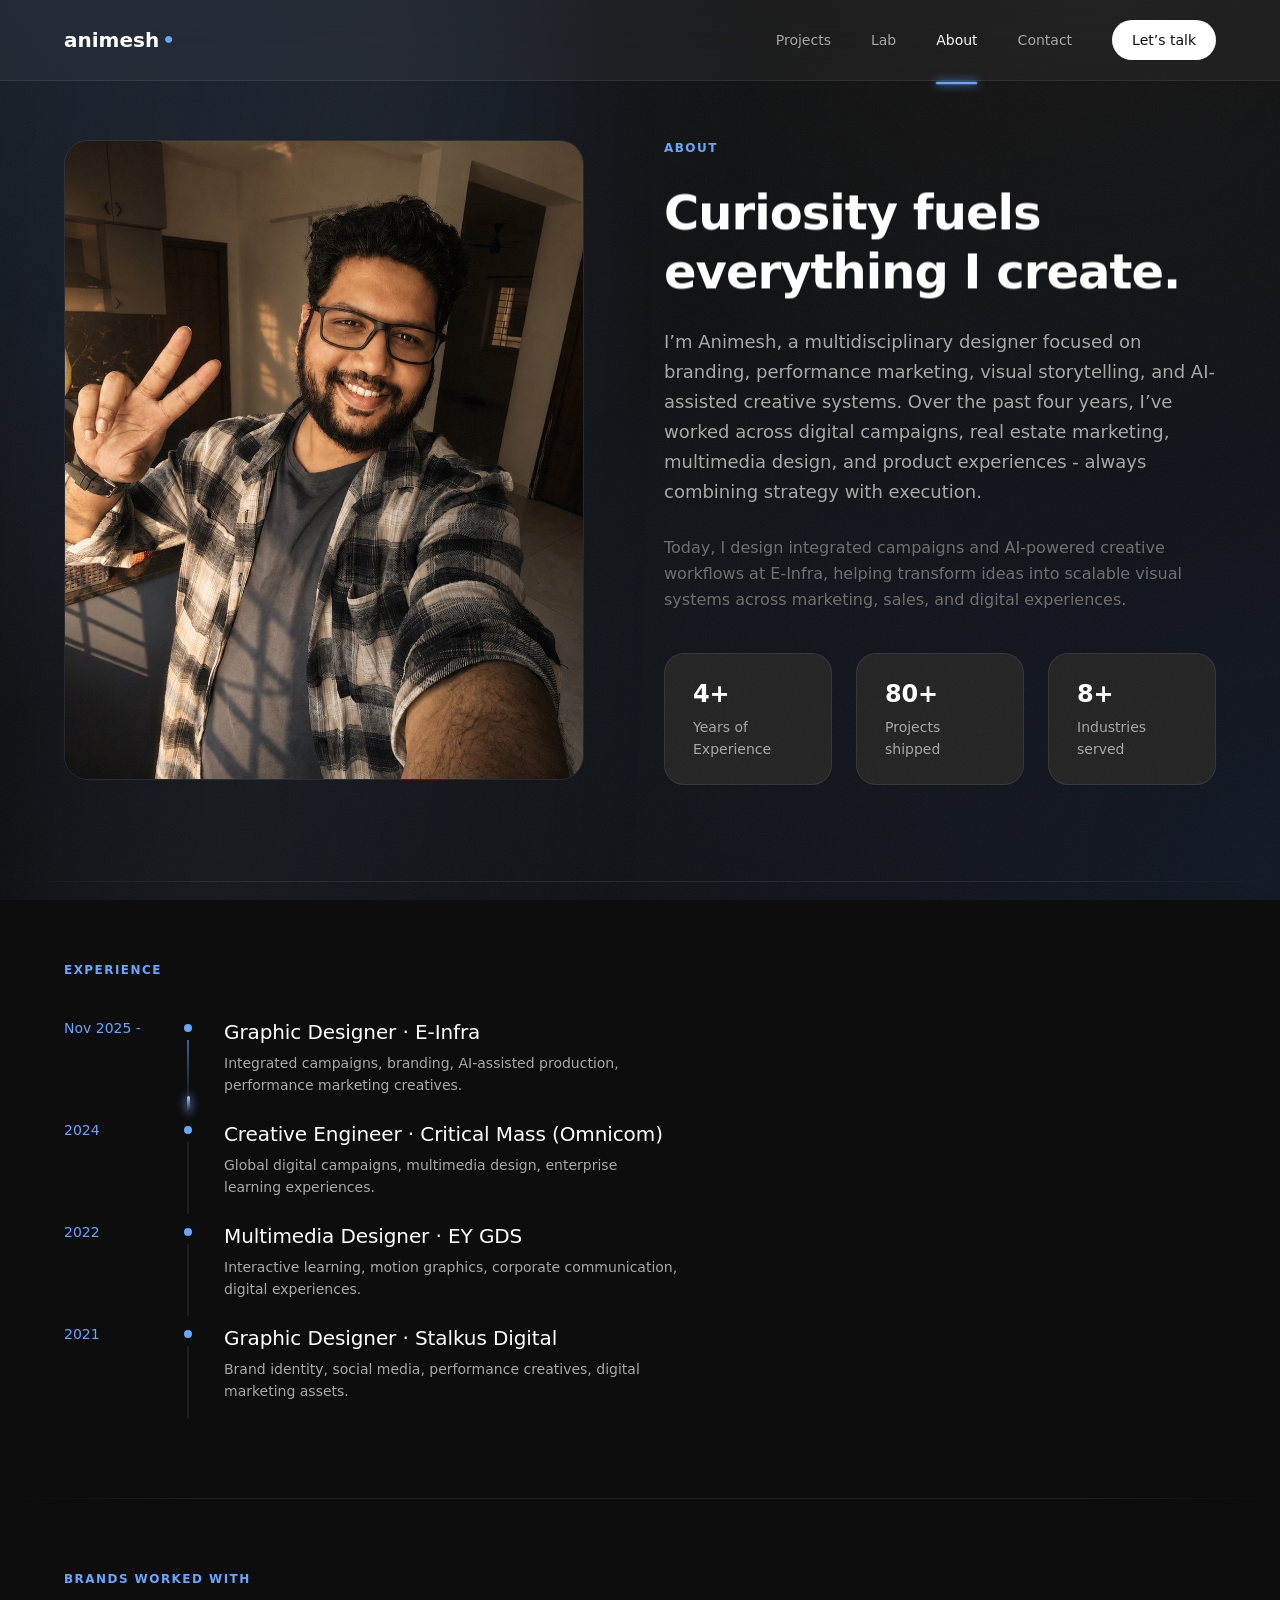
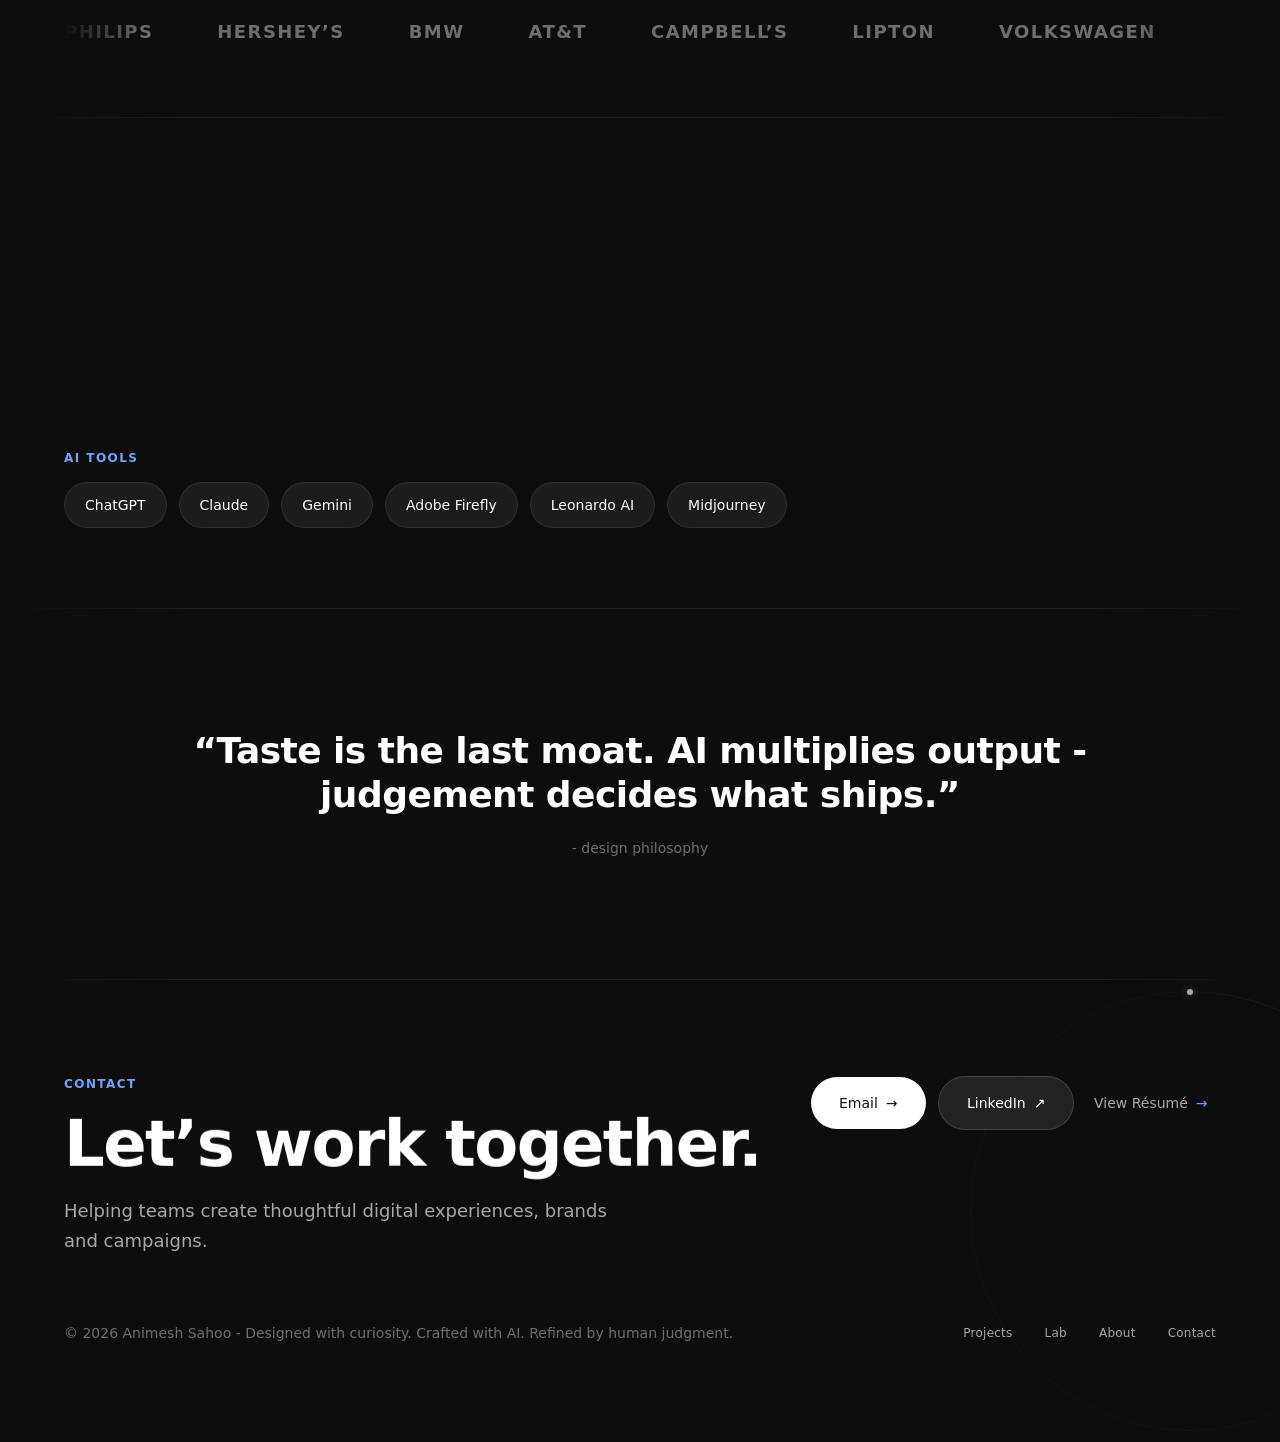
==== commit 621b1711: "feat: implement UX audit improvements and production QA fixes" ====
--- a/about.html
+++ b/about.html
@@ -1,199 +1,235 @@
-<!DOCTYPE html>
-<html lang="en">
-<head>
-  <meta charset="UTF-8">
-  <meta name="viewport" content="width=device-width, initial-scale=1.0">
-  <meta name="description" content="About Animesh Sahoo - a multidisciplinary designer focused on branding, performance marketing, visual storytelling and AI-assisted creative systems.">
-  <meta name="author" content="Animesh Sahoo">
-  <meta name="theme-color" content="#0D0D0D">
-  <title>About - Animesh Sahoo</title>
-
-  <link rel="preconnect" href="https://rsms.me" crossorigin>
-  <link rel="stylesheet" href="https://rsms.me/inter/inter.css">
-
-  <link rel="stylesheet" href="css/tokens.css">
-  <link rel="stylesheet" href="css/base.css">
-  <link rel="stylesheet" href="css/components.css">
-  <link rel="stylesheet" href="css/sections.css">
-  <link rel="stylesheet" href="css/pages.css">
-  <link rel="stylesheet" href="css/atmosphere.css">
-</head>
-<body data-loading>
-
-  <div class="atmos" aria-hidden="true">
-    <div class="atmos__ambient"></div>
-    <div class="atmos__travel" id="travelLight"></div>
-  </div>
-  <div class="vignette" aria-hidden="true"></div>
-  <div class="grain" aria-hidden="true"></div>
-
-  <div class="preloader" id="preloader" aria-hidden="true">
-    <div class="preloader__mark">animesh<span class="dot">•</span></div>
-    <div class="preloader__bar"><span id="preloaderBar"></span></div>
-  </div>
-
-  <div class="cursor" id="cursor" aria-hidden="true">
-    <div class="cursor__dot"></div>
-    <div class="cursor__ring"></div>
-    <div class="cursor__label" id="cursorLabel"></div>
-  </div>
-  <div class="scroll-progress" id="scrollProgress" aria-hidden="true"></div>
-
-  <header class="nav" id="nav">
-    <a class="nav__logo" href="index.html" data-magnetic>animesh<span class="dot">•</span></a>
-    <div class="nav__right">
-      <nav class="nav__links" aria-label="Primary">
-        <a href="index.html#projects">Projects</a>
-        <a href="creative-lab.html">Lab</a>
-        <a href="about.html" class="is-active">About</a>
-        <a href="contact.html">Contact</a>
-      </nav>
-      <a class="nav__cta" href="contact.html" data-magnetic>Let’s talk</a>
-    </div>
-    <button class="nav__toggle" id="navToggle" aria-label="Open menu" aria-expanded="false">
-      <span></span><span></span>
-    </button>
-  </header>
-
-  <div class="nav-drawer" id="navDrawer" aria-hidden="true">
-    <nav aria-label="Mobile">
-      <a href="index.html#projects">Projects</a>
-      <a href="creative-lab.html">Lab</a>
-      <a href="about.html">About</a>
-      <a href="contact.html">Contact</a>
-    </nav>
-  </div>
-
-  <main id="top">
-
-    <!-- ABOUT - Figma 08 · About / Intro -->
-    <section class="section about" id="about" aria-label="About Animesh">
-      <div class="about__grid">
-        <figure class="about__portrait reveal" data-reveal>
-          <img src="assets/profile.jpg" alt="Portrait of Animesh Sahoo" loading="lazy" width="520" height="640">
-        </figure>
-        <div class="about__body">
-          <p class="overline reveal" data-reveal>About</p>
-          <h2 class="about__title" data-split>Curiosity fuels everything I create.</h2>
-          <p class="about__lede reveal" data-reveal>I’m Animesh, a multidisciplinary designer focused on branding, performance marketing, visual storytelling, and AI-assisted creative systems. Over the past four years, I’ve worked across digital campaigns, real estate marketing, multimedia design, and product experiences - always combining strategy with execution.</p>
-          <p class="about__sub reveal" data-reveal>Today, I design integrated campaigns and AI-powered creative workflows at E-Infra, helping transform ideas into scalable visual systems across marketing, sales, and digital experiences.</p>
-          <div class="about__stats reveal" data-reveal>
-            <div class="stat-card"><strong data-count="4" data-suffix="+">4+</strong><span>Years of Experience</span></div>
-            <div class="stat-card"><strong data-count="80" data-suffix="+">80+</strong><span>Projects shipped</span></div>
-            <div class="stat-card"><strong data-count="8" data-suffix="+">8+</strong><span>Industries served</span></div>
-          </div>
-        </div>
-      </div>
-    </section>
-
-    <!-- EXPERIENCE - Figma About / Experience -->
-    <section class="section experience" id="resume" aria-label="Experience">
-      <p class="overline reveal" data-reveal>Experience</p>
-      <ol class="timeline">
-        <li class="timeline__item reveal" data-reveal>
-          <span class="timeline__year">Nov 2025 -</span>
-          <span class="timeline__marker" aria-hidden="true"><i></i></span>
-          <div class="timeline__content">
-            <h3>Graphic Designer · E-Infra</h3>
-            <p>Integrated campaigns, branding, AI-assisted production, performance marketing creatives.</p>
-          </div>
-        </li>
-        <li class="timeline__item reveal" data-reveal>
-          <span class="timeline__year">2024</span>
-          <span class="timeline__marker" aria-hidden="true"><i></i></span>
-          <div class="timeline__content">
-            <h3>Creative Engineer · Critical Mass (Omnicom)</h3>
-            <p>Global digital campaigns, multimedia design, enterprise learning experiences.</p>
-          </div>
-        </li>
-        <li class="timeline__item reveal" data-reveal>
-          <span class="timeline__year">2022</span>
-          <span class="timeline__marker" aria-hidden="true"><i></i></span>
-          <div class="timeline__content">
-            <h3>Multimedia Designer · EY GDS</h3>
-            <p>Interactive learning, motion graphics, corporate communication, digital experiences.</p>
-          </div>
-        </li>
-        <li class="timeline__item reveal" data-reveal>
-          <span class="timeline__year">2021</span>
-          <span class="timeline__marker" aria-hidden="true"><i></i></span>
-          <div class="timeline__content">
-            <h3>Graphic Designer · Stalkus Digital</h3>
-            <p>Brand identity, social media, performance creatives, digital marketing assets.</p>
-          </div>
-        </li>
-      </ol>
-    </section>
-
-    <!-- BRANDS - Figma About / Brands (now a seamless marquee) -->
-    <section class="section brands" id="brands" aria-label="Brands worked with">
-      <p class="overline reveal" data-reveal>Brands worked with</p>
-      <div class="marquee reveal" data-reveal>
-        <div class="marquee__track">
-          <span>PHILIPS</span><span>HERSHEY’S</span><span>BMW</span><span>AT&amp;T</span><span>CAMPBELL’S</span>
-          <span>LIPTON</span><span>VOLKSWAGEN</span><span>ATHLETA</span><span>HILTON</span>
-        </div>
-      </div>
-    </section>
-
-    <!-- TOOLKIT - Figma About / Toolkit -->
-    <section class="section toolkit" aria-label="Skills and tools">
-      <div class="toolkit__group reveal" data-reveal>
-        <p class="overline">Skills</p>
-        <ul class="chips"><li>Brand Identity</li><li>Creative Direction</li><li>Visual Design</li><li>Marketing Design</li><li>Design Systems</li></ul>
-      </div>
-      <div class="toolkit__group reveal" data-reveal>
-        <p class="overline">Software</p>
-        <ul class="chips"><li>Figma</li><li>Photoshop</li><li>Illustrator</li><li>After Effects</li><li>Premiere Pro</li></ul>
-      </div>
-      <div class="toolkit__group reveal" data-reveal>
-        <p class="overline">AI Tools</p>
-        <ul class="chips"><li>ChatGPT</li><li>Claude</li><li>Gemini</li><li>Adobe Firefly</li><li>Leonardo AI</li><li>Midjourney</li></ul>
-      </div>
-    </section>
-
-    <!-- PHILOSOPHY - Figma About / Philosophy -->
-    <section class="section philosophy" aria-label="Design philosophy">
-      <blockquote class="reveal" data-reveal>
-        <p> “Taste is the last moat. AI multiplies output - judgement decides what ships.” </p>
-        <cite>- design philosophy</cite>
-      </blockquote>
-    </section>
-
-  </main>
-
-  <!-- FOOTER - Figma Footer component -->
-  <footer class="site-footer">
-    <div class="site-footer__cta">
-      <div class="site-footer__cta-text">
-        <p class="overline">Contact</p>
-        <h2 class="site-footer__cta-title" data-split>Let’s work together.</h2>
-        <p class="site-footer__cta-sub">Helping teams create thoughtful digital experiences, brands and campaigns.</p>
-      </div>
-      <div class="site-footer__actions">
-        <a
-  class="btn btn--primary"
-  href="https://mail.google.com/mail/?view=cm&fs=1&to=animeshsahood6@gmail.com&su=Let's%20Connect"
-  target="_blank"
-  rel="noopener noreferrer"
-  data-magnetic>
-  Email <span class="btn__arrow">→</span>
-</a>
-        <a class="btn btn--secondary" href="https://www.linkedin.com/in/animeshsahoo/" target="_blank" rel="noopener noreferrer" data-magnetic>LinkedIn <span class="btn__arrow">↗</span></a>
-        <a class="btn btn--ghost" href="assets/resume/AnimeshSahoo_Resume_2026.pdf" target="_blank" rel="noopener noreferrer" data-magnetic>View Résumé <span class="btn__arrow">→</span></a>
-      </div>
-    </div>
-    <div class="site-footer__legal">
-      <p>© 2026 Animesh Sahoo - Designed with curiosity. Crafted with AI. Refined by human judgment.</p>
-      <nav class="site-footer__links" aria-label="Footer">
-        <a href="index.html#projects">Projects</a>
-        <a href="creative-lab.html">Lab</a>
-        <a href="about.html">About</a>
-        <a href="contact.html">Contact</a>
-      </nav>
-    </div>
-  </footer>
-
-  <script type="module" src="js/main.js"></script>
-</body>
-</html>
+<!DOCTYPE html>
+<html lang="en">
+<head>
+  <meta charset="UTF-8">
+  <meta name="viewport" content="width=device-width, initial-scale=1.0">
+  <meta name="description" content="About Animesh Sahoo - a multidisciplinary designer focused on branding, performance marketing, visual storytelling and AI-assisted creative systems.">
+  <meta name="author" content="Animesh Sahoo">
+  <meta name="theme-color" content="#0D0D0D">
+    <meta property="og:type" content="website">
+  <meta property="og:title" content="About - Animesh Sahoo">
+  <meta property="og:description" content="About Animesh Sahoo - a multidisciplinary designer focused on branding, performance marketing, visual storytelling and AI-assisted creative systems.">
+
+  <title>About - Animesh Sahoo</title>
+
+  <link rel="preconnect" href="https://rsms.me" crossorigin>
+  <link rel="stylesheet" href="https://rsms.me/inter/inter.css">
+
+  <link rel="stylesheet" href="css/tokens.css">
+  <link rel="stylesheet" href="css/base.css">
+  <link rel="stylesheet" href="css/components.css">
+  <link rel="stylesheet" href="css/sections.css">
+  <link rel="stylesheet" href="css/pages.css">
+  <link rel="stylesheet" href="css/atmosphere.css">
+  <link rel="icon" type="image/svg+xml" href="assets/favicon.svg">
+
+  <link rel="modulepreload" href="js/main.js">
+  <link rel="modulepreload" href="js/motion.js">
+  <link rel="modulepreload" href="js/cursor.js">
+  <link rel="modulepreload" href="js/nav.js">
+  <link rel="modulepreload" href="js/hero.js">
+  <link rel="modulepreload" href="js/projects.js">
+  <link rel="modulepreload" href="js/atmosphere.js">
+  <link rel="modulepreload" href="js/sound.js">
+
+  <script>if (matchMedia('(hover: hover) and (pointer: fine)').matches && !matchMedia('(prefers-reduced-motion: reduce)').matches) document.documentElement.classList.add('has-cursor');</script>
+  <noscript><style>
+    .preloader { display: none; }
+    .reveal, [data-split] .split-line > span { opacity: 1 !important; transform: none !important; filter: none !important; }
+    .cursor { display: none; }
+    html, html * { cursor: auto !important; }
+  </style></noscript>
+</head>
+<body data-loading>
+
+<a class="skip-link" href="#top">Skip to content</a>
+
+
+  <div class="atmos" aria-hidden="true">
+    <div class="atmos__ambient"></div>
+    <div class="atmos__travel" id="travelLight"></div>
+  </div>
+  <div class="vignette" aria-hidden="true"></div>
+  <div class="grain" aria-hidden="true"></div>
+
+  <div class="preloader" id="preloader" aria-hidden="true">
+    <div class="preloader__mark">animesh<span class="dot">•</span></div>
+    <div class="preloader__bar"><span id="preloaderBar"></span></div>
+  </div>
+
+  <div class="cursor" id="cursor" aria-hidden="true">
+    <div class="cursor__dot"></div>
+    <div class="cursor__ring"></div>
+    <div class="cursor__label" id="cursorLabel"></div>
+  </div>
+  <div class="scroll-progress" id="scrollProgress" aria-hidden="true"></div>
+
+  <header class="nav" id="nav">
+    <a class="nav__logo" href="index.html" data-magnetic>animesh<span class="dot">•</span></a>
+    <div class="nav__right">
+      <nav class="nav__links" aria-label="Primary">
+        <a href="index.html#projects">Projects</a>
+        <a href="creative-lab.html">Lab</a>
+        <a href="about.html" class="is-active">About</a>
+        <a href="contact.html">Contact</a>
+      </nav>
+      <a class="nav__cta" href="contact.html" data-magnetic>Let’s talk</a>
+    </div>
+    <button class="nav__toggle" id="navToggle" aria-label="Open menu" aria-expanded="false">
+      <span></span><span></span>
+    </button>
+  </header>
+
+  <div class="nav-drawer" id="navDrawer" aria-hidden="true">
+    <nav aria-label="Mobile">
+      <a href="index.html#projects">Projects</a>
+      <a href="creative-lab.html">Lab</a>
+      <a href="about.html">About</a>
+      <a href="contact.html">Contact</a>
+    </nav>
+  </div>
+
+  <main id="top">
+
+    <!-- ABOUT - Figma 08 · About / Intro -->
+    <section class="section about" id="about" aria-label="About Animesh">
+      <div class="about__grid">
+        <figure class="about__portrait reveal" data-reveal>
+          <img src="assets/profile.jpg" alt="Portrait of Animesh Sahoo" loading="lazy" width="520" height="640">
+        </figure>
+        <div class="about__body">
+          <p class="overline reveal" data-reveal>About</p>
+          <h1 class="about__title" data-split>Curiosity fuels everything I create.</h1>
+          <p class="about__lede reveal" data-reveal>I’m Animesh, a multidisciplinary designer focused on branding, performance marketing, visual storytelling, and AI-assisted creative systems. Over the past four years, I’ve worked across digital campaigns, real estate marketing, multimedia design, and product experiences - always combining strategy with execution.</p>
+          <p class="about__sub reveal" data-reveal>Today, I design integrated campaigns and AI-powered creative workflows at E-Infra, helping transform ideas into scalable visual systems across marketing, sales, and digital experiences.</p>
+          <div class="about__stats reveal" data-reveal>
+            <div class="stat-card"><strong data-count="4" data-suffix="+">4+</strong><span>Years of Experience</span></div>
+            <div class="stat-card"><strong data-count="80" data-suffix="+">80+</strong><span>Projects shipped</span></div>
+            <div class="stat-card"><strong data-count="8" data-suffix="+">8+</strong><span>Industries served</span></div>
+          </div>
+        </div>
+      </div>
+    </section>
+
+    <!-- EXPERIENCE - Figma About / Experience -->
+    <section class="section experience" id="resume" aria-label="Experience">
+      <p class="overline reveal" data-reveal>Experience</p>
+      <ol class="timeline">
+        <li class="timeline__item reveal" data-reveal>
+          <span class="timeline__year">Nov 2025 -</span>
+          <span class="timeline__marker" aria-hidden="true"><i></i></span>
+          <div class="timeline__content">
+            <h3>Graphic Designer · E-Infra</h3>
+            <p>Integrated campaigns, branding, AI-assisted production, performance marketing creatives.</p>
+          </div>
+        </li>
+        <li class="timeline__item reveal" data-reveal>
+          <span class="timeline__year">2024</span>
+          <span class="timeline__marker" aria-hidden="true"><i></i></span>
+          <div class="timeline__content">
+            <h3>Creative Engineer · Critical Mass (Omnicom)</h3>
+            <p>Global digital campaigns, multimedia design, enterprise learning experiences.</p>
+          </div>
+        </li>
+        <li class="timeline__item reveal" data-reveal>
+          <span class="timeline__year">2022</span>
+          <span class="timeline__marker" aria-hidden="true"><i></i></span>
+          <div class="timeline__content">
+            <h3>Multimedia Designer · EY GDS</h3>
+            <p>Interactive learning, motion graphics, corporate communication, digital experiences.</p>
+          </div>
+        </li>
+        <li class="timeline__item reveal" data-reveal>
+          <span class="timeline__year">2021</span>
+          <span class="timeline__marker" aria-hidden="true"><i></i></span>
+          <div class="timeline__content">
+            <h3>Graphic Designer · Stalkus Digital</h3>
+            <p>Brand identity, social media, performance creatives, digital marketing assets.</p>
+          </div>
+        </li>
+      </ol>
+    </section>
+
+    <!-- BRANDS - Figma About / Brands (now a seamless marquee) -->
+    <section class="section brands" id="brands" aria-label="Brands worked with">
+      <p class="overline reveal" data-reveal>Brands worked with</p>
+      <div class="marquee reveal" data-reveal>
+        <div class="marquee__track">
+          <span>PHILIPS</span><span>HERSHEY’S</span><span>BMW</span><span>AT&amp;T</span><span>CAMPBELL’S</span>
+          <span>LIPTON</span><span>VOLKSWAGEN</span><span>ATHLETA</span><span>HILTON</span>
+        </div>
+      </div>
+    </section>
+
+    <!-- TOOLKIT - Figma About / Toolkit -->
+    <section class="section toolkit" aria-label="Skills and tools">
+      <div class="toolkit__group reveal" data-reveal>
+        <p class="overline">Skills</p>
+        <ul class="chips"><li>Brand Identity</li><li>Creative Direction</li><li>Visual Design</li><li>Marketing Design</li><li>Design Systems</li></ul>
+      </div>
+      <div class="toolkit__group reveal" data-reveal>
+        <p class="overline">Software</p>
+        <ul class="chips"><li>Figma</li><li>Photoshop</li><li>Illustrator</li><li>After Effects</li><li>Premiere Pro</li></ul>
+      </div>
+      <div class="toolkit__group reveal" data-reveal>
+        <p class="overline">AI Tools</p>
+        <ul class="chips"><li>ChatGPT</li><li>Claude</li><li>Gemini</li><li>Adobe Firefly</li><li>Leonardo AI</li><li>Midjourney</li></ul>
+      </div>
+    </section>
+
+    <!-- PHILOSOPHY - Figma About / Philosophy -->
+    <section class="section philosophy" aria-label="Design philosophy">
+      <blockquote class="reveal" data-reveal>
+        <p> “Taste is the last moat. AI multiplies output - judgement decides what ships.” </p>
+        <cite>- design philosophy</cite>
+      </blockquote>
+    </section>
+
+  </main>
+
+  <!-- FOOTER - Figma Footer component -->
+  <footer class="site-footer">
+    <div class="site-footer__cta">
+      <div class="site-footer__cta-text">
+        <p class="overline">Contact</p>
+        <h2 class="site-footer__cta-title" data-split>Let’s work together.</h2>
+        <p class="site-footer__cta-sub">Helping teams create thoughtful digital experiences, brands and campaigns.</p>
+      </div>
+      <div class="site-footer__actions">
+        <a
+  class="btn btn--primary"
+  href="mailto:animeshsahood6@gmail.com?subject=Let%27s%20Connect"
+  data-magnetic>
+  Email <span class="btn__arrow">→</span>
+</a>
+        <a class="btn btn--secondary" href="https://www.linkedin.com/in/animeshsahoo/" target="_blank" rel="noopener noreferrer" data-magnetic>LinkedIn <span class="btn__arrow">↗</span></a>
+        <a class="btn btn--ghost" href="assets/resume/AnimeshSahoo_Resume_2026.pdf" target="_blank" rel="noopener noreferrer" data-magnetic>View Résumé <span class="btn__arrow">→</span></a>
+      </div>
+    </div>
+    <div class="site-footer__legal">
+      <p>© 2026 Animesh Sahoo - Designed with curiosity. Crafted with AI. Refined by human judgment.</p>
+      <nav class="site-footer__links" aria-label="Footer">
+        <a href="index.html#projects">Projects</a>
+        <a href="creative-lab.html">Lab</a>
+        <a href="about.html">About</a>
+        <a href="contact.html">Contact</a>
+      </nav>
+    </div>
+  </footer>
+
+  <script type="module" src="js/main.js"></script>
+  <script>
+    // Rescue hatch: if the module graph ever fails to load or run,
+    // lift the preloader curtain and show all content un-animated.
+    setTimeout(function () {
+      var b = document.body;
+      if (b.hasAttribute('data-loading')) {
+        b.classList.add('is-loaded', 'js-fallback');
+        b.removeAttribute('data-loading');
+        document.documentElement.classList.remove('has-cursor');
+      }
+    }, 5000);
+  </script>
+
+</body>
+</html>
--- a/css/base.css
+++ b/css/base.css
@@ -56,6 +56,26 @@
   border-radius: 4px;
 }
 
+/* Skip link — invisible until keyboard-focused ------------------ */
+.skip-link {
+  position: fixed;
+  top: 12px; left: 12px;
+  z-index: 5000;
+  padding: 12px 20px;
+  border-radius: var(--r-pill);
+  background: var(--bg-elevated);
+  border: 1px solid var(--border-strong);
+  color: var(--text-primary);
+  font-size: var(--fs-label); line-height: var(--lh-label);
+  font-weight: 500;
+  /* hidden by position only (not opacity/display) so it stays in the
+     accessibility tree and receives focus as the first tab stop */
+  transform: translateY(calc(-100% - 24px));
+}
+.skip-link:focus-visible {
+  transform: none;
+}
+
 /* Scroll progress hairline ------------------------------------- */
 .scroll-progress {
   position: fixed; top: 0; left: 0;
@@ -93,10 +113,26 @@
   transition: transform 300ms var(--ease-out);
 }
 body.is-loaded .preloader { opacity: 0; visibility: hidden; }
+/* Repeat in-session navigations skip the curtain entirely */
+.preloader--skip { display: none; }
+
+/* Safety net: if the module script fails to load or execute, an
+   inline fallback timer adds this class so content is never held
+   hostage behind the reveal system. */
+body.js-fallback .reveal,
+body.js-fallback [data-split] .split-line > span {
+  opacity: 1 !important;
+  transform: none !important;
+  filter: none !important;
+  transition: none !important;
+}
 
 /* Reveal system -------------------------------------------------- */
 .reveal {
-  opacity: 0;
+  /* 0.001, not 0: fully transparent nodes are pruned from the
+     accessibility tree, which would hide unrevealed content from
+     screen readers. Visually indistinguishable from 0. */
+  opacity: 0.001;
   transform: translateY(36px);
   filter: blur(6px);
   transition:
@@ -129,7 +165,9 @@
 [data-split].is-in .split-line > span { transform: translateY(0); }
 
 /* Custom cursor --------------------------------------------------- */
-.cursor { position: fixed; top: 0; left: 0; z-index: 4000; pointer-events: none; }
+/* Hidden until the first mousemove: prevents the dot/ring flashing
+   at stale coordinates (top-left / centre) on page load. */
+.cursor { position: fixed; top: 0; left: 0; z-index: 4000; pointer-events: none; opacity: 0; }
 .cursor__dot, .cursor__ring, .cursor__label, .cursor__glow { position: fixed; top: 0; left: 0; }
 .cursor__dot {
   width: 6px; height: 6px;
--- a/css/components.css
+++ b/css/components.css
@@ -74,7 +74,13 @@
   -webkit-backdrop-filter: var(--glass-blur);
   backdrop-filter: var(--glass-blur);
   opacity: 0; visibility: hidden;
-  transition: opacity var(--t-med) var(--ease-inout), visibility var(--t-med);
+  /* visibility waits for the fade-out to finish (close), but flips
+     instantly on open (see .is-open below) so the drawer is
+     focusable the moment it starts fading in */
+  transition: opacity var(--t-med) var(--ease-inout), visibility 0s var(--t-med);
+  /* keep touch scrolling from chaining to the page behind (iOS) */
+  overscroll-behavior: contain;
+  touch-action: none;
 }
 .nav-drawer nav { display: grid; gap: 24px; text-align: center; }
 .nav-drawer a {
@@ -83,9 +89,15 @@
   color: var(--text-secondary);
   opacity: 0; transform: translateY(24px);
   transition: opacity var(--t-med) var(--ease-out), transform var(--t-med) var(--ease-out), color var(--t-fast);
+  /* invisible hit-area extension → comfortable touch target */
+  padding: 6px 20px;
+  margin: -6px -20px;
 }
 .nav-drawer a:hover { color: var(--text-primary); }
-.nav-drawer.is-open { opacity: 1; visibility: visible; }
+.nav-drawer.is-open {
+  opacity: 1; visibility: visible;
+  transition: opacity var(--t-med) var(--ease-inout), visibility 0s;
+}
 .nav-drawer.is-open a { opacity: 1; transform: none; }
 .nav-drawer.is-open a:nth-child(1) { transition-delay: 60ms; }
 .nav-drawer.is-open a:nth-child(2) { transition-delay: 120ms; }
@@ -97,6 +109,13 @@
   .nav__toggle {
     display: grid; gap: 6px;
     padding: 10px;
+    position: relative;
+  }
+  /* invisible hit-area extension → ≥44px touch target */
+  .nav__toggle::after {
+    content: "";
+    position: absolute;
+    inset: -8px;
   }
   .nav__toggle span {
     width: 22px; height: 1.5px;
@@ -292,9 +311,13 @@
   background-size: cover;
   background-position: center top;
   transform: scale(1.04);
-  transition: transform 1200ms var(--ease-out);
+  opacity: 0;
+  transition: transform 1200ms var(--ease-out),
+              opacity 500ms var(--ease-out);
   will-change: transform;
 }
+/* cover art fades in when its image has decoded — no hard pop */
+.work-card__media .cover.is-ready { opacity: 1; }
 .work-card:hover .work-card__media .cover { transform: scale(1.1) translateY(-1.5%); }
 .work-card__media::after {
   content: "";
@@ -516,5 +539,8 @@
   .project-overlay__panel { inset: 8px; }
 }
 
-/* When the custom cursor is live, the native one steps aside */
-body.has-cursor, body.has-cursor * { cursor: none !important; }
+/* When the custom cursor is live, the native one steps aside.
+   The class is set on <html> by a tiny pre-paint head snippet (and
+   confirmed by cursor.js), so there is no flash of the native cursor
+   while the module graph loads on each navigation. */
+html.has-cursor, html.has-cursor * { cursor: none !important; }
--- a/css/sections.css
+++ b/css/sections.css
@@ -53,8 +53,10 @@
   max-width: 86vw;
   transform: translateX(-50%);
   /* layered ambient light rather than one visible ellipse: brightest
-     at the centre (behind the title), fading softly outward */
-  background:
+     at the centre (behind the title), fading softly outward.
+     The gradient is painted by two pre-graded pseudo layers (see
+     atmosphere.css) so the light can evolve on the compositor. */
+  --glow-bg:
     radial-gradient(closest-side, rgba(106, 165, 255, 0.075), transparent 80%),
     radial-gradient(42% 52% at 40% 40%, rgba(130, 182, 255, 0.045), transparent 72%),
     radial-gradient(44% 55% at 64% 62%, rgba(61, 123, 255, 0.040), transparent 74%);
@@ -304,6 +306,9 @@
   letter-spacing: 0.02em;
   color: var(--text-secondary);
   transition: color var(--t-fast) var(--ease-out);
+  /* invisible hit-area extension → comfortable touch target */
+  padding: 14px 8px;
+  margin: -14px -8px;
 }
 .bottom-bar nav a:hover { color: var(--text-primary); }
 
--- a/css/pages.css
+++ b/css/pages.css
@@ -200,22 +200,19 @@
     gap: 48px;
     flex-wrap: wrap;
 
+    overflow: visible;
+
+    isolation: isolate;
+}
+
+.site-footer__streams {
+    position: absolute;
+    inset: 0;
+
     overflow: hidden;
 
-    isolation: isolate;
-}
-.site-footer__streams {
-
-    position: absolute;
-
-    inset: 0;
-
     pointer-events: none;
-
-    overflow: hidden;
-
     z-index: 0;
-
 }
 .site-footer__cta-text { position: relative; z-index: 1; display: grid; gap: 16px; max-width: 720px; }
 .site-footer__cta-title {
@@ -239,6 +236,9 @@
   font-weight: 500; letter-spacing: 0.02em;
   color: var(--text-secondary);
   transition: color var(--t-fast) var(--ease-out);
+  /* invisible hit-area extension → comfortable touch target */
+  padding: 14px 8px;
+  margin: -14px -8px;
 }
 .site-footer__links a:hover { color: var(--text-primary); }
 
--- a/css/atmosphere.css
+++ b/css/atmosphere.css
@@ -157,14 +157,36 @@
    don't occupy a row and push the centered content down */
 .hero__glow {
   position: absolute; z-index: 0;
-  /* evolve like a real light source — slight brightness drift + a
-     tiny colour-temperature shift. Animates `filter` only, so it
-     composes with the pointer/scroll transform+opacity from hero.js */
-  animation: glow-evolve 17s ease-in-out infinite;
-}
-@keyframes glow-evolve {
-  0%,100% { filter: blur(45px) brightness(0.94) hue-rotate(-4deg) saturate(0.98); }
-  50%     { filter: blur(45px) brightness(1.13) hue-rotate(5deg)  saturate(1.05); }
+}
+/* evolve like a real light source — slight brightness drift + a tiny
+   colour-temperature shift. Implemented as an opacity crossfade
+   between two statically-graded copies of the same gradient: the
+   perceived light matches the old filter animation, but only
+   `opacity` animates (compositor-only, no per-frame re-filtering).
+   The parent's blur(45px) + hero.js transform/opacity still apply. */
+.hero__glow::before,
+.hero__glow::after {
+  content: "";
+  position: absolute; inset: 0;
+  background: var(--glow-bg);
+  pointer-events: none;
+}
+.hero__glow::before {
+  filter: brightness(0.94) hue-rotate(-4deg) saturate(0.98);
+  animation: glow-xfade-a 17s ease-in-out infinite;
+}
+.hero__glow::after {
+  filter: brightness(1.13) hue-rotate(5deg) saturate(1.05);
+  opacity: 0;
+  animation: glow-xfade-b 17s ease-in-out infinite;
+}
+@keyframes glow-xfade-a {
+  0%, 100% { opacity: 1; }
+  50%      { opacity: 0; }
+}
+@keyframes glow-xfade-b {
+  0%, 100% { opacity: 0; }
+  50%      { opacity: 1; }
 }
 .hero__atmos { z-index: 0; }
 
@@ -729,6 +751,18 @@
   border-image: linear-gradient(90deg,
                 transparent, var(--border-subtle) 16%,
                 var(--border-subtle) 84%, transparent) 1;
+}
+
+/* Offstage sections (fully outside the viewport, flagged by the JS
+   motion governor) pause their decorative animation. Nothing visible
+   ever stops — the flag flips back just before a section re-enters. */
+.is-offstage,
+.is-offstage::before,
+.is-offstage::after,
+.is-offstage *,
+.is-offstage *::before,
+.is-offstage *::after {
+  animation-play-state: paused !important;
 }
 
 @media (prefers-reduced-motion: reduce) {
@@ -748,7 +782,11 @@
   .orbiter,
   .orbit-svg .pulse,
   .hero__glow,
+  .hero__glow::before,
+  .hero__glow::after,
   .grain { animation: none; }
+  .hero__glow::before { filter: none; }      /* static state matches the old reduced-motion glow */
+  .hero__glow::after { opacity: 0; }
   .atmos__travel { opacity: 0.6; }
   .orbiter { display: none; }               /* no travelling bodies */
   .timeline__item:first-child .timeline__marker i::after { display: none; }
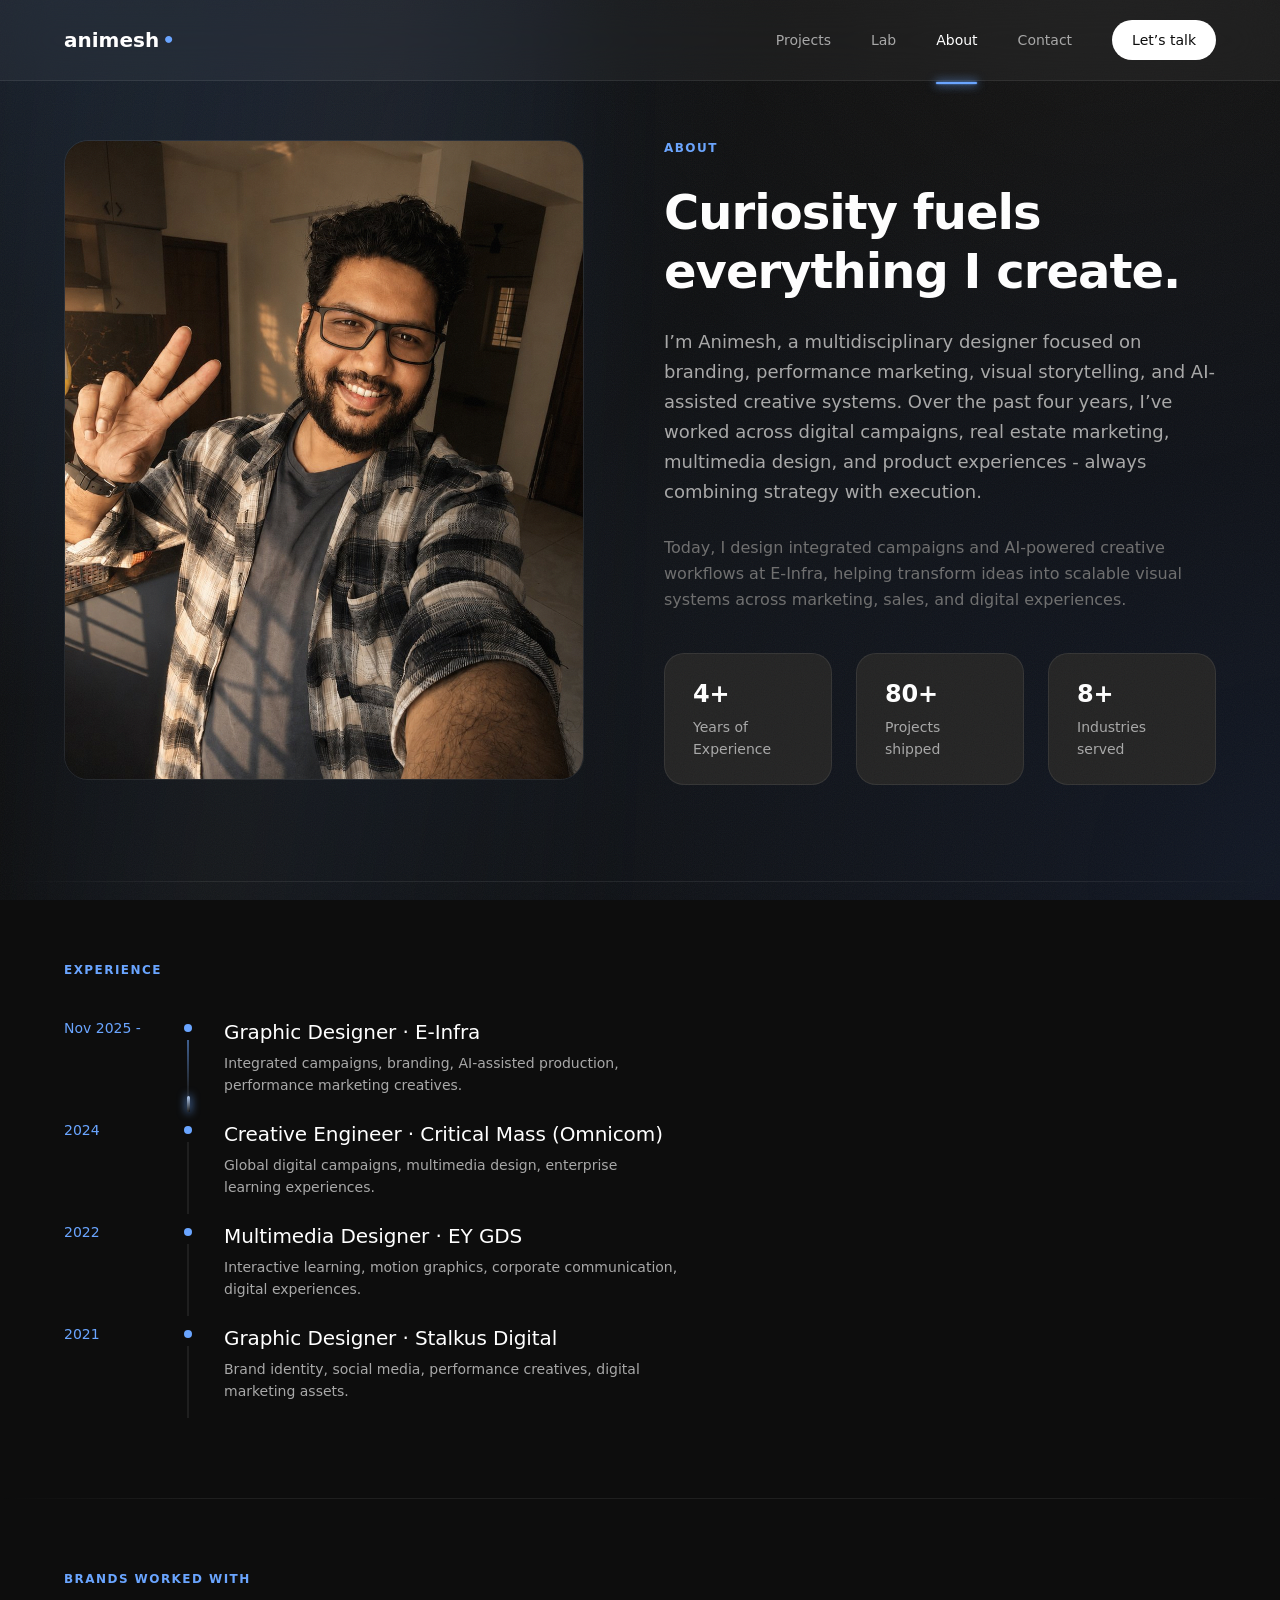
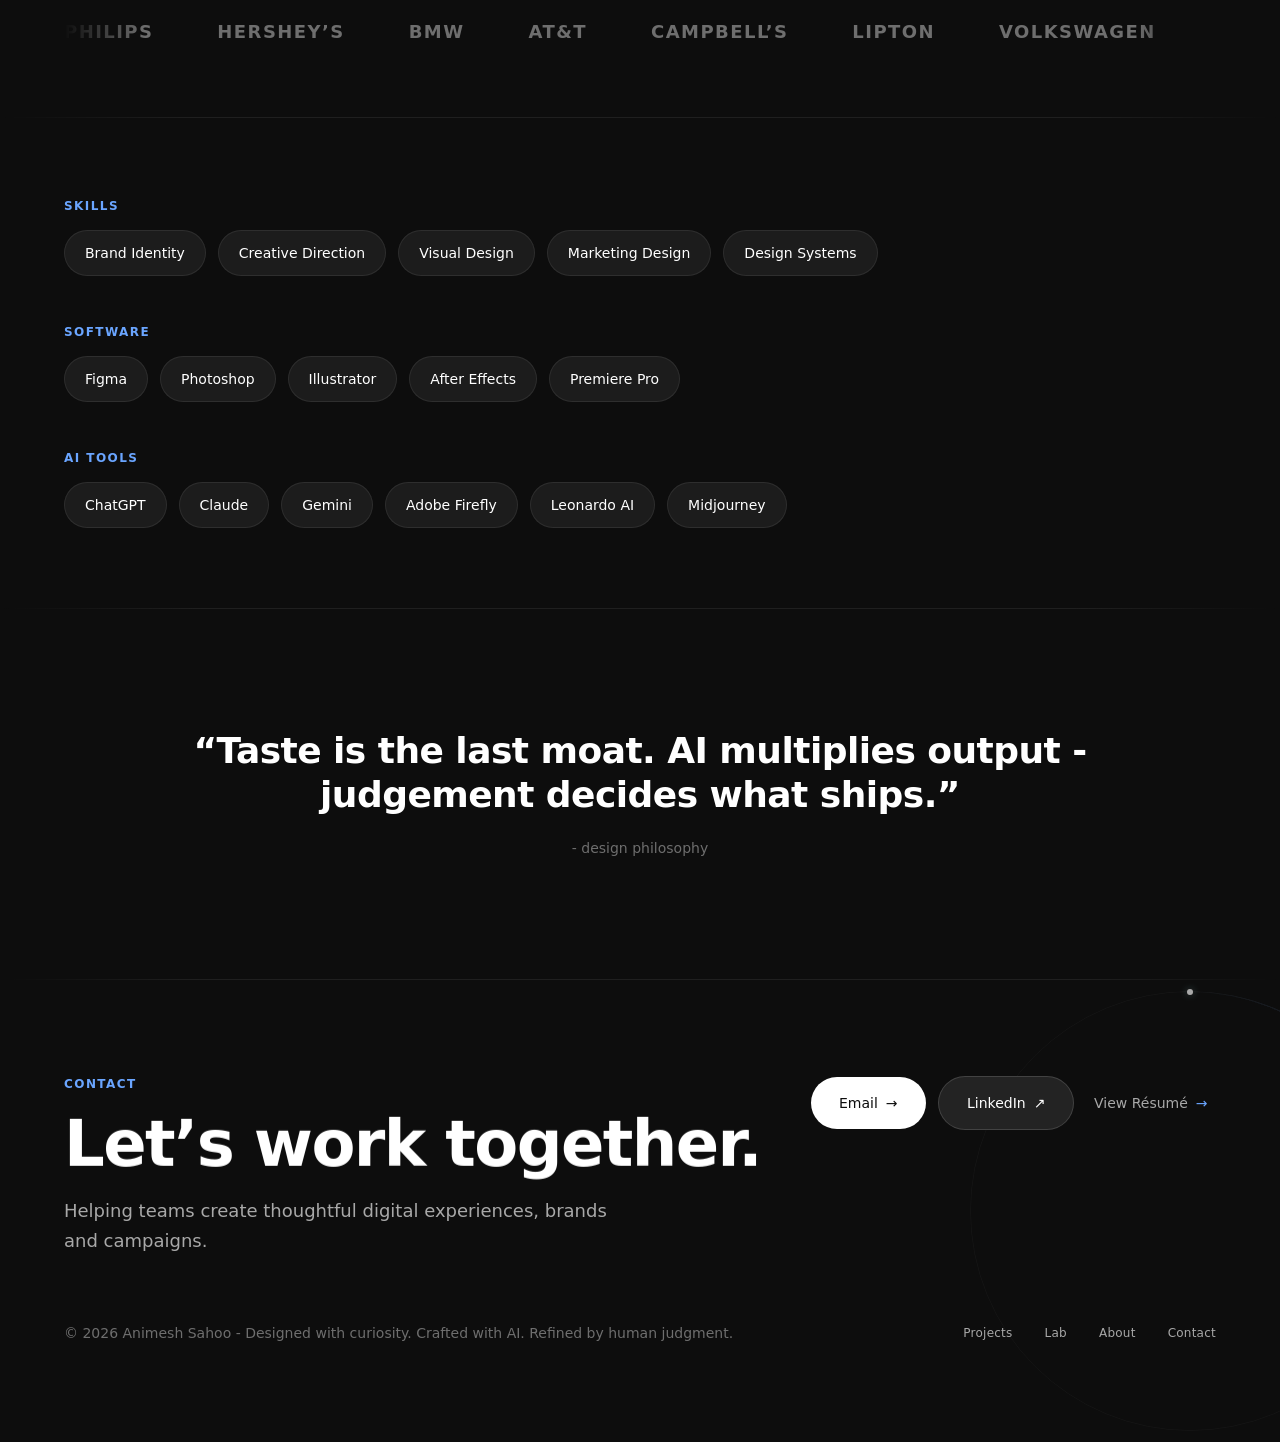
==== commit faa4632a: "Install Vercel Speed Insights # Vercel Speed Insights Implementation  ## Summary Successfully instal" ====
--- a/about.html
+++ b/about.html
@@ -39,6 +39,12 @@
     .cursor { display: none; }
     html, html * { cursor: auto !important; }
   </style></noscript>
+
+  <!-- Vercel Speed Insights -->
+  <script>
+    window.si = window.si || function () { (window.siq = window.siq || []).push(arguments); };
+  </script>
+  <script defer src="/_vercel/speed-insights/script.js"></script>
 </head>
 <body data-loading>
 
